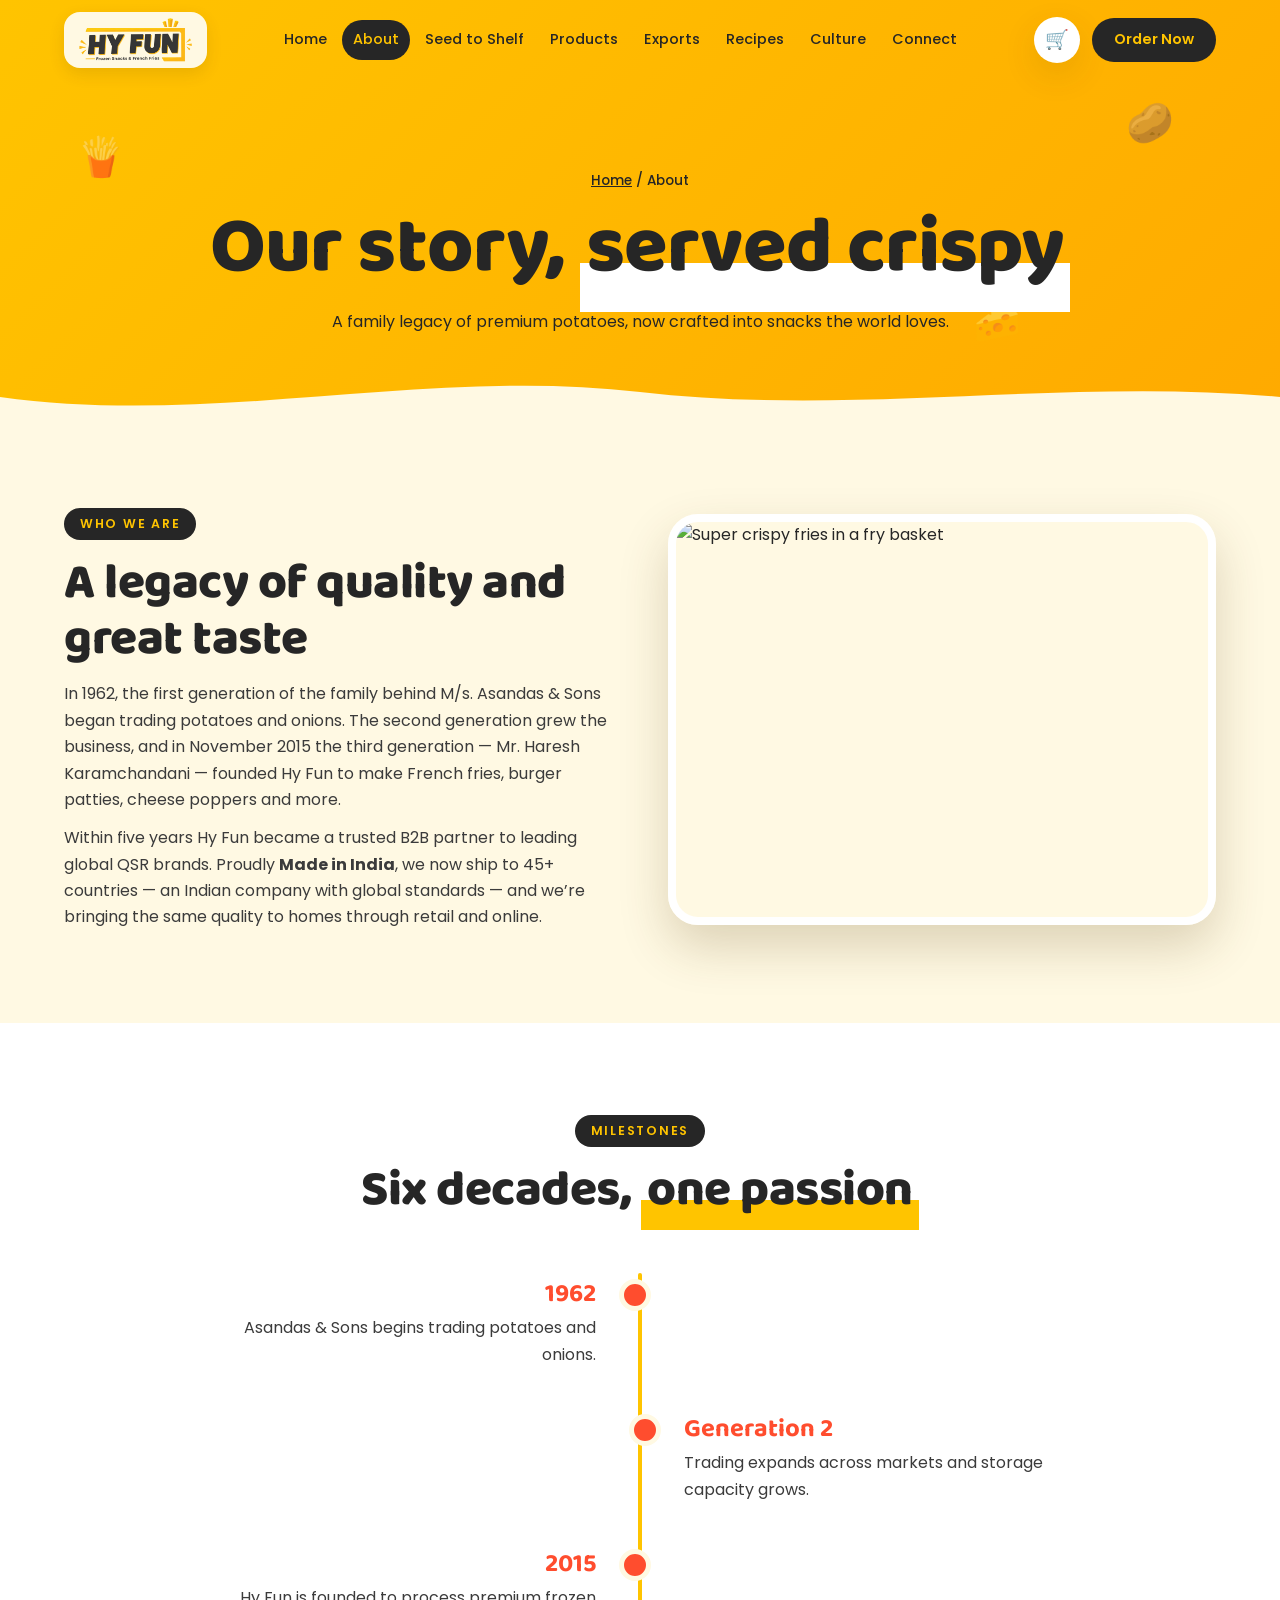
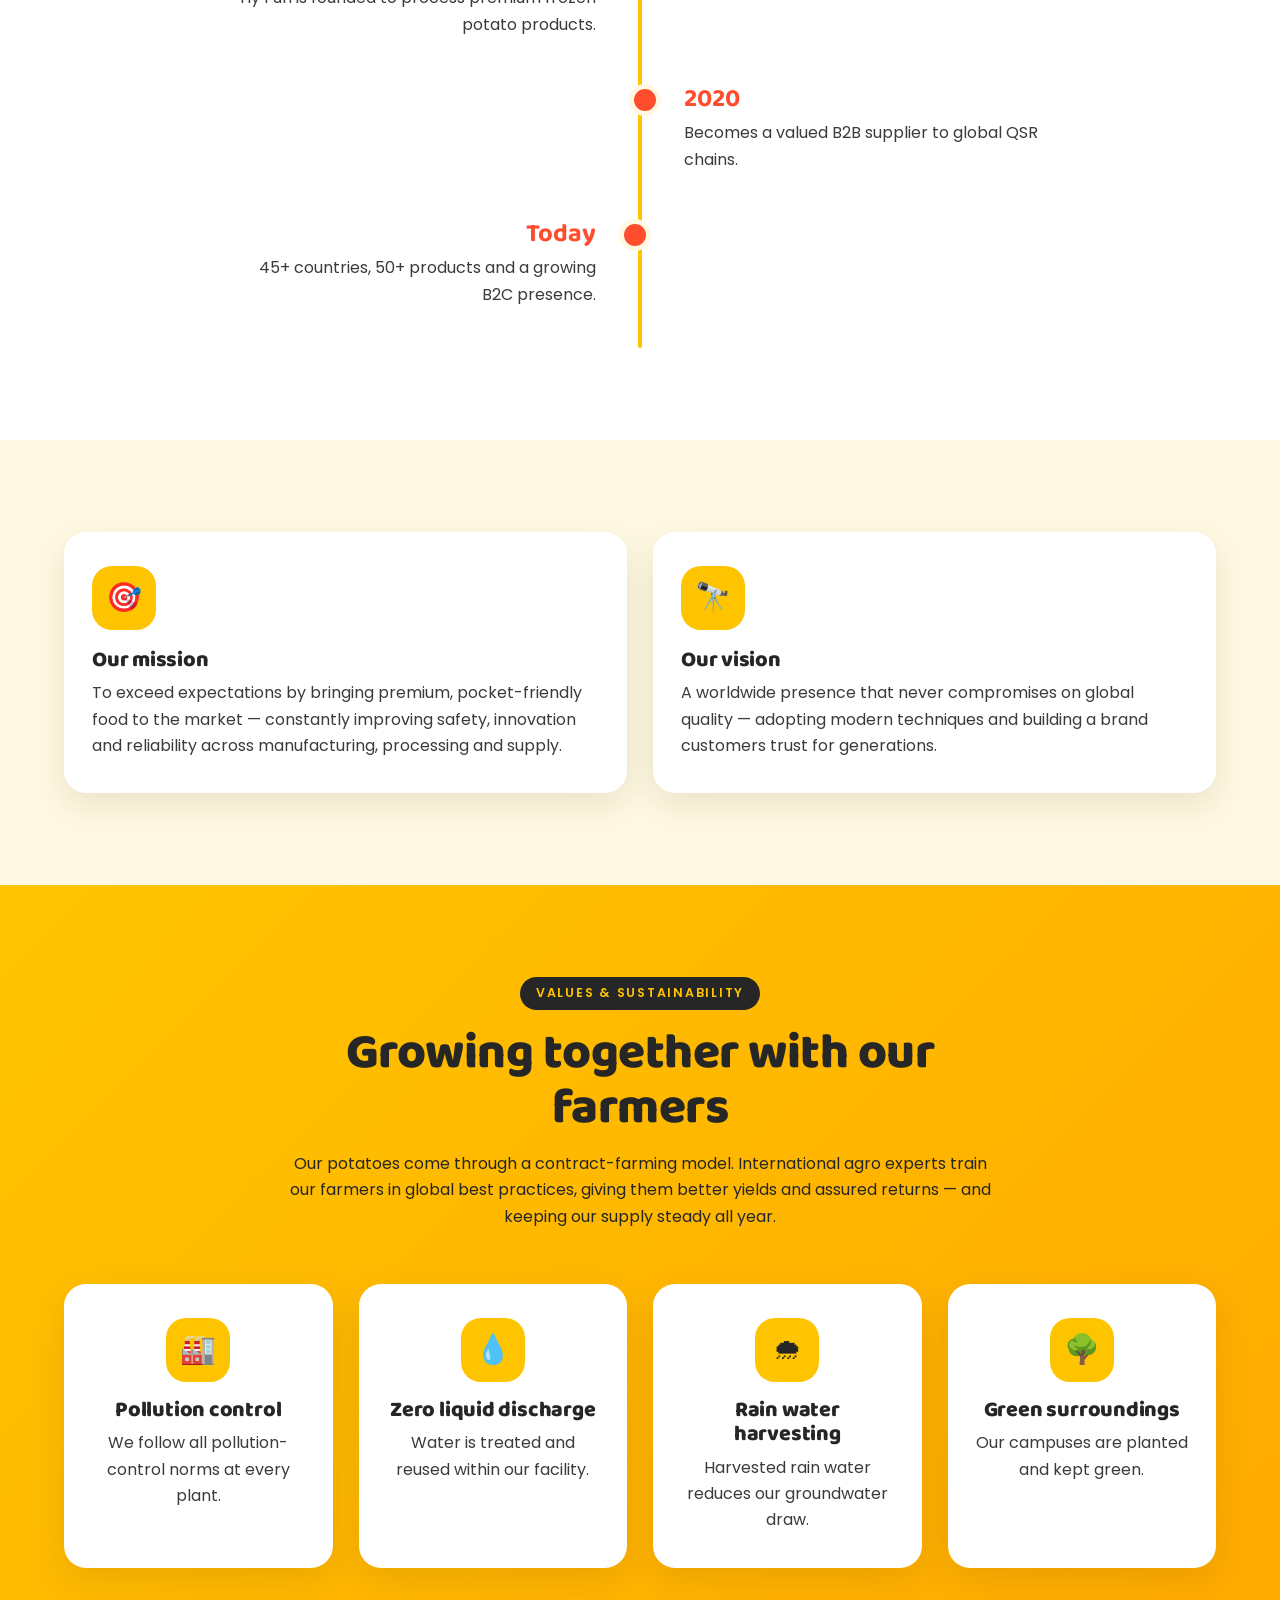
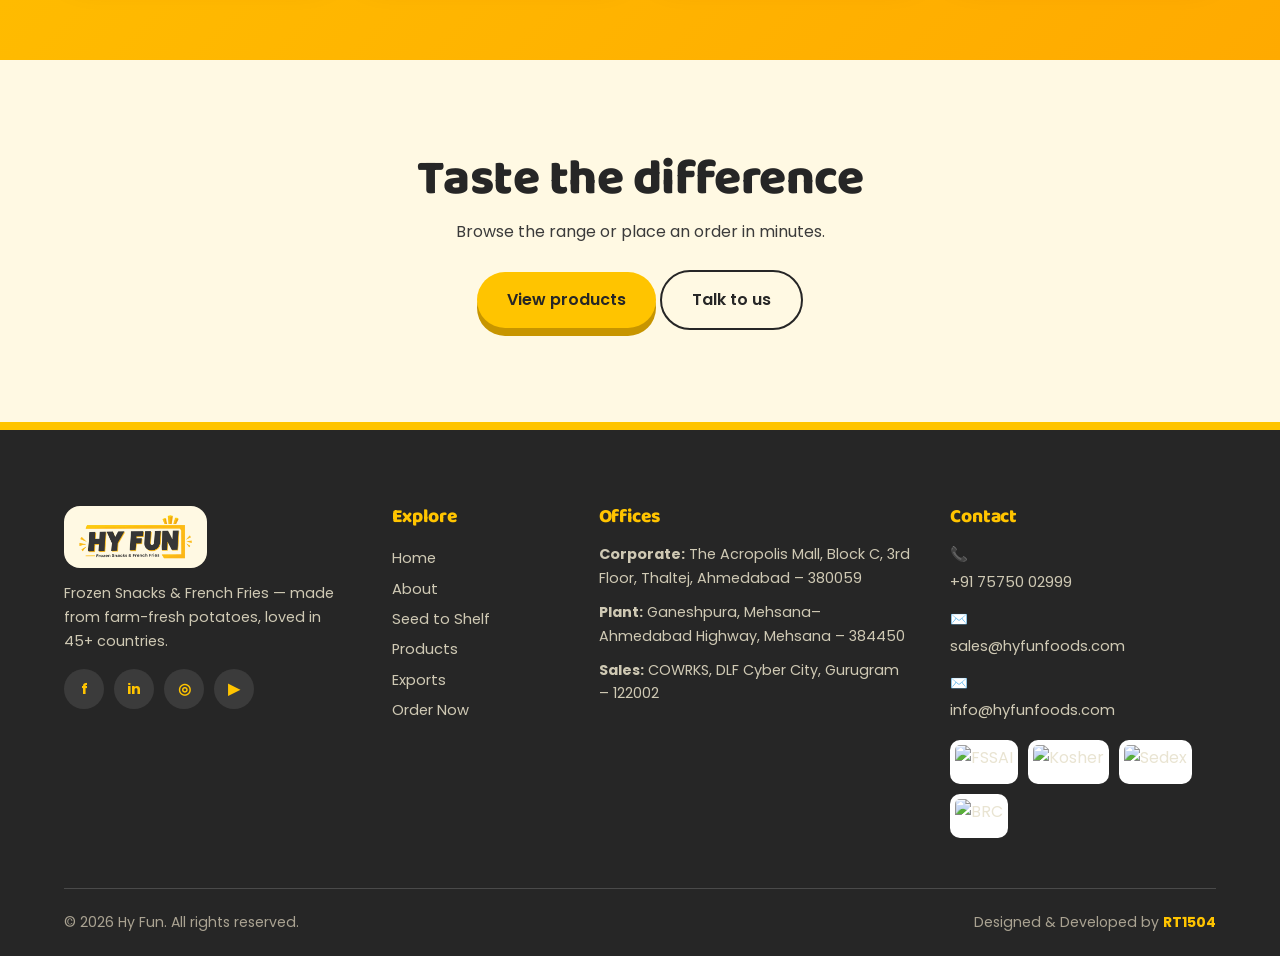
==== about.html @ 89502068 "V.2.2 commit" ====
<!DOCTYPE html>
<html lang="en">
<head>
<meta charset="UTF-8">
<meta name="viewport" content="width=device-width, initial-scale=1.0">
<title>About Us | Hy Fun – Frozen Snacks &amp; French Fries</title>
<meta name="description" content="The Hy Fun story: from a 1962 potato trading family to a global frozen food exporter.">
<meta name="theme-color" content="#FFC400">
<link rel="icon" type="image/png" href="assets/image/favicon.png">
<link rel="stylesheet" href="css/style.css">

</head>
<body class="loading">

<!-- Page loader (logo in centre) -->
<div id="loader" aria-label="Loading"><span class="ld-fry" style="left:8%;animation-delay:0s">🍟</span><span class="ld-fry" style="left:24%;animation-delay:0.7s">🥔</span><span class="ld-fry" style="left:41%;animation-delay:1.3s">🍟</span><span class="ld-fry" style="left:63%;animation-delay:0.3s">🥔</span><span class="ld-fry" style="left:80%;animation-delay:1s">🍟</span><span class="ld-fry" style="left:92%;animation-delay:1.7s">🥔</span><div class="ld-ring"></div><img class="ld-logo" src="assets/image/logo.png" alt="Hy Fun"><div class="ld-bar"><i></i></div><div class="ld-txt">Heating up the fryer…</div></div>
<div id="progress"></div>

<div id="site-header"></div>

<section class="page-hero"><span class="floaty" style="left:6%;top:30%;animation-delay:0s">🍟</span><span class="floaty" style="left:88%;top:22%;animation-delay:-2s">🥔</span><span class="floaty" style="left:76%;top:70%;animation-delay:-4s">🧀</span><div class="wrap"><div class="crumbs"><a href="index.html">Home</a> / About</div><h1>Our story, <span class="hl" style="background:linear-gradient(transparent 62%,#fff 62%)">served crispy</span></h1><p>A family legacy of premium potatoes, now crafted into snacks the world loves.</p></div><div class="wave"><svg viewBox="0 0 1440 50" preserveAspectRatio="none"><path fill="#FFF9E3" d="M0 30 C240 60 480 0 720 25 C960 50 1200 10 1440 30 L1440 50 L0 50Z"/></svg></div></section>
<section><div class="wrap"><div class="split"><div class="reveal l"><span class="eyebrow">Who we are</span><h2>A legacy of quality and great taste</h2><p style="margin-top:14px">In 1962, the first generation of the family behind M/s. Asandas &amp; Sons began trading potatoes and onions. The second generation grew the business, and in November 2015 the third generation — Mr. Haresh Karamchandani — founded Hy Fun to make French fries, burger patties, cheese poppers and more.</p><p style="margin-top:12px">Within five years Hy Fun became a trusted B2B partner to leading global QSR brands. Proudly <b>Made in India</b>, we now ship to 45+ countries — an Indian company with global standards — and we’re bringing the same quality to homes through retail and online.</p></div>
<img class="photo reveal r" src="assets/image/Super Crispy Fries.png" alt="Super crispy fries in a fry basket"></div></div></section>
<section class="bg-w"><div class="wrap"><div class="sec-head reveal"><span class="eyebrow">Milestones</span><h2>Six decades, <span class="hl">one passion</span></h2></div><div class="timeline">
<div class="tl reveal"><b>1962</b><p>Asandas &amp; Sons begins trading potatoes and onions.</p></div><div class="tl reveal"><b>Generation 2</b><p>Trading expands across markets and storage capacity grows.</p></div><div class="tl reveal"><b>2015</b><p>Hy Fun is founded to process premium frozen potato products.</p></div><div class="tl reveal"><b>2020</b><p>Becomes a valued B2B supplier to global QSR chains.</p></div><div class="tl reveal"><b>Today</b><p>45+ countries, 50+ products and a growing B2C presence.</p></div></div></div></section>
<section><div class="wrap"><div class="grid g2"><div class="card reveal l"><div class="ico">🎯</div><h3>Our mission</h3><p>To exceed expectations by bringing premium, pocket-friendly food to the market — constantly improving safety, innovation and reliability across manufacturing, processing and supply.</p></div><div class="card reveal r"><div class="ico">🔭</div><h3>Our vision</h3><p>A worldwide presence that never compromises on global quality — adopting modern techniques and building a brand customers trust for generations.</p></div></div></div></section>
<section class="bg-y"><div class="wrap"><div class="sec-head reveal"><span class="eyebrow">Values &amp; sustainability</span><h2>Growing together with our farmers</h2><p style="color:var(--ink)">Our potatoes come through a contract-farming model. International agro experts train our farmers in global best practices, giving them better yields and assured returns — and keeping our supply steady all year.</p></div>
<div class="grid g4"><div class="card reveal d1 center"><div class="ico" style="margin:0 auto 16px">🏭</div><h3>Pollution control</h3><p>We follow all pollution-control norms at every plant.</p></div><div class="card reveal d2 center"><div class="ico" style="margin:0 auto 16px">💧</div><h3>Zero liquid discharge</h3><p>Water is treated and reused within our facility.</p></div><div class="card reveal d3 center"><div class="ico" style="margin:0 auto 16px">🌧</div><h3>Rain water harvesting</h3><p>Harvested rain water reduces our groundwater draw.</p></div><div class="card reveal d4 center"><div class="ico" style="margin:0 auto 16px">🌳</div><h3>Green surroundings</h3><p>Our campuses are planted and kept green.</p></div></div></div></section>
<section><div class="wrap center reveal"><h2>Taste the difference</h2><p style="margin:12px 0 24px">Browse the range or place an order in minutes.</p><a class="btn btn-y" href="products.html">View products</a> <a class="btn btn-line" href="connect.html">Talk to us</a></div></section>


<div id="site-footer"></div>

<script src="js/data.js"></script>
<script src="js/logo.js"></script>
<script src="js/main.js"></script>

</body>
</html>
---- css/style.css ----
/* ============================================================
   HY FUN — design system  (yellow • charcoal • tomato • cream)
   ============================================================ */
@import url('https://fonts.googleapis.com/css2?family=Baloo+2:wght@500;600;700;800&family=Poppins:wght@400;500;600;700&display=swap');
:root{--y:#FFC400;--y2:#FFAA00;--ink:#262626;--ink2:#3b3b3b;--cream:#FFF9E3;--cream2:#FFF1B8;--red:#FF4D2E;--green:#1FA971;--blue:#2F7DF6;--mute:#6f6a5c;--line:#efe5bd;--card:#fff;--r:22px;--sh:0 12px 34px rgba(80,55,0,.12);--sh2:0 22px 50px rgba(80,55,0,.2)}
*{box-sizing:border-box;margin:0;padding:0}
html{scroll-behavior:smooth}
body{font-family:'Poppins',sans-serif;color:var(--ink);background:var(--cream);line-height:1.65;overflow-x:hidden}
body.loading{overflow:hidden}
img{max-width:100%;display:block}a{color:inherit;text-decoration:none}button{font:inherit;cursor:pointer;border:0;background:none;color:inherit}
h1,h2,h3,h4{font-family:'Baloo 2',sans-serif;line-height:1.12;font-weight:800;letter-spacing:-.01em}
h1{font-size:clamp(2.6rem,6.2vw,5rem)}h2{font-size:clamp(2rem,4vw,3.1rem)}h3{font-size:1.35rem}
p{color:var(--ink2)}
.wrap{max-width:1200px;margin:0 auto;padding:0 24px}
section{padding:92px 0;position:relative}
.sec-head{text-align:center;max-width:720px;margin:0 auto 54px}
.sec-head p{margin-top:14px;color:var(--mute)}
.eyebrow{display:inline-block;background:var(--ink);color:var(--y);font-weight:600;font-size:.78rem;letter-spacing:.14em;text-transform:uppercase;padding:6px 16px;border-radius:50px;margin-bottom:16px}
.hl{background:linear-gradient(transparent 62%,var(--y) 62%);padding:0 6px}
.bg-y{background:linear-gradient(135deg,var(--y),var(--y2))}.bg-ink{background:var(--ink);color:#fff}.bg-ink p{color:#d9d4c3}.bg-w{background:#fff}
.grid{display:grid;gap:26px}.g2{grid-template-columns:repeat(2,1fr)}.g3{grid-template-columns:repeat(3,1fr)}.g4{grid-template-columns:repeat(4,1fr)}
.center{text-align:center}.mt{margin-top:28px}

/* ---------- loader ---------- */
#loader{position:fixed;inset:0;z-index:9999;background:radial-gradient(circle at 50% 40%,#fff6c9,var(--y));display:flex;flex-direction:column;align-items:center;justify-content:center;gap:26px;transition:opacity .6s,transform .7s cubic-bezier(.7,0,.2,1)}
#loader.done{opacity:0;transform:scale(1.15);pointer-events:none}
#loader.quick{animation:fadeIn .25s}@keyframes fadeIn{from{opacity:0}}
.ld-logo{width:min(320px,70vw);animation:bob 1.6s ease-in-out infinite;filter:drop-shadow(0 14px 18px rgba(0,0,0,.18))}
.ld-ring{position:absolute;width:min(430px,86vw);aspect-ratio:1;border-radius:50%;border:3px dashed rgba(38,38,38,.35);animation:spin 9s linear infinite}
.ld-bar{width:min(260px,60vw);height:10px;border-radius:20px;background:rgba(38,38,38,.15);overflow:hidden}
.ld-bar i{display:block;height:100%;width:0;background:var(--ink);border-radius:20px;animation:load 1.1s ease-out forwards}
.ld-txt{font-family:'Baloo 2','Poppins',sans-serif;font-weight:700;letter-spacing:.2em;font-size:.8rem;text-transform:uppercase;color:var(--ink)}
.ld-fry{position:absolute;font-size:2rem;animation:fall 2.4s linear infinite}
@keyframes load{to{width:100%}}@keyframes spin{to{transform:rotate(360deg)}}@keyframes bob{50%{transform:translateY(-14px) rotate(-2deg)}}
@keyframes fall{from{transform:translateY(-120px) rotate(0);opacity:0}15%{opacity:1}to{transform:translateY(105vh) rotate(360deg);opacity:1}}
#progress{position:fixed;top:0;left:0;height:4px;background:var(--red);z-index:1100;width:0}

/* ---------- nav ---------- */
.nav{position:fixed;top:0;left:0;right:0;z-index:1000;padding:12px 0;transition:.3s}
.nav.scrolled{background:rgba(255,249,227,.94);backdrop-filter:blur(12px);box-shadow:0 6px 24px rgba(80,55,0,.12);padding:6px 0}
.nav-in{display:flex;align-items:center;justify-content:space-between;gap:20px}
.brand{background:var(--cream);border-radius:16px;padding:5px 14px;box-shadow:0 6px 16px rgba(80,55,0,.12);display:block}.brand img{height:46px;width:auto;transition:.3s}.nav.scrolled .brand img{height:38px}.nav.scrolled .brand{box-shadow:none;padding:3px 10px}
.links{display:flex;gap:4px;align-items:center}
.links a{font-weight:500;font-size:.9rem;white-space:nowrap;padding:8px 11px;border-radius:50px;transition:.25s}
.links a:hover{background:var(--cream2)}.links a.active{background:var(--ink);color:var(--y)}
.nav-actions{display:flex;align-items:center;gap:12px}
.cart-btn{position:relative;width:46px;height:46px;border-radius:50%;background:#fff;display:grid;place-items:center;box-shadow:var(--sh);font-size:1.2rem}
.cart-btn b{position:absolute;top:-4px;right:-4px;min-width:21px;height:21px;border-radius:20px;background:var(--red);color:#fff;font-size:.7rem;display:none;place-items:center;padding:0 5px}
.cart-btn b.on{display:grid}.pop{animation:pop .4s}@keyframes pop{50%{transform:scale(1.5)}}
.burger{display:none;width:46px;height:46px;border-radius:50%;background:var(--ink);flex-direction:column;gap:5px;align-items:center;justify-content:center}
.burger i{width:20px;height:2.5px;background:var(--y);border-radius:3px;transition:.3s}.burger.open i:nth-child(1){transform:translateY(7.5px) rotate(45deg)}.burger.open i:nth-child(2){opacity:0}.burger.open i:nth-child(3){transform:translateY(-7.5px) rotate(-45deg)}
.links .m-only{display:none}

/* ---------- buttons ---------- */
.btn{display:inline-flex;align-items:center;justify-content:center;gap:8px;font-weight:600;padding:15px 30px;border-radius:50px;transition:.3s;position:relative;overflow:hidden;white-space:nowrap}
.btn-sm{padding:10px 22px;font-size:.9rem}
.btn-y{background:var(--y);color:var(--ink);box-shadow:0 8px 0 #c79500}.btn-y:hover{transform:translateY(4px);box-shadow:0 4px 0 #c79500}
.btn-dark{background:var(--ink);color:var(--y)}.btn-dark:hover{background:#000;transform:translateY(-3px);box-shadow:0 10px 22px rgba(0,0,0,.25)}
.btn-red{background:var(--red);color:#fff}.btn-red:hover{transform:translateY(-3px);box-shadow:0 10px 22px rgba(255,77,46,.4)}
.btn-line{border:2px solid var(--ink)}.btn-line:hover{background:var(--ink);color:var(--y)}
.btn[disabled]{opacity:.5;pointer-events:none}.btn-block{width:100%}

/* ---------- hero ---------- */
.hero{min-height:100vh;padding:150px 0 90px;background:radial-gradient(circle at 80% 20%,#ffe36b,transparent 45%),linear-gradient(135deg,var(--cream),var(--cream2));overflow:hidden;display:flex;align-items:center}
.hero-grid{display:grid;grid-template-columns:1.05fr .95fr;gap:50px;align-items:center}
.hero h1 span{color:var(--red);display:inline-block}
.hero p.lead{font-size:1.15rem;margin:22px 0 32px;max-width:520px}
.hero-btns{display:flex;gap:16px;flex-wrap:wrap}
.hero-stats{display:flex;gap:34px;margin-top:44px;flex-wrap:wrap}.hero-stats b{font-family:'Baloo 2','Poppins',sans-serif;font-size:2.1rem;display:block;line-height:1}.hero-stats small{color:var(--mute)}
.hero-art{position:relative}
.hero-art .blob{position:absolute;inset:6% 4%;background:var(--y);border-radius:58% 42% 55% 45%/50% 55% 45% 50%;animation:morph 9s ease-in-out infinite}
.hero-art img.main{position:relative;border-radius:36px;box-shadow:var(--sh2);transform:rotate(3deg);animation:float 6s ease-in-out infinite;aspect-ratio:4/3;object-fit:cover;width:100%;border:8px solid #fff}
.mascot{position:absolute;width:30%;left:-9%;bottom:-8%;animation:bob 3.2s ease-in-out infinite;filter:drop-shadow(0 10px 14px rgba(0,0,0,.25))}
.chip{position:absolute;background:#fff;border-radius:16px;padding:10px 16px;font-weight:600;font-size:.85rem;box-shadow:var(--sh);animation:float 5s ease-in-out infinite}
.chip.c1{top:2%;right:-3%}.chip.c2{bottom:12%;right:-5%;animation-delay:-2s}
.floaty{position:absolute;font-size:2.4rem;opacity:.5;animation:float 7s ease-in-out infinite;pointer-events:none;user-select:none}
@keyframes float{50%{transform:translateY(-16px) rotate(2deg)}}@keyframes morph{50%{border-radius:42% 58% 45% 55%/55% 45% 55% 45%}}
.page-hero{padding:170px 0 80px;text-align:center;background:linear-gradient(135deg,var(--y),var(--y2));overflow:hidden}
.page-hero p{max-width:640px;margin:16px auto 0;color:var(--ink)}
.crumbs{font-size:.85rem;margin-bottom:12px;font-weight:500}.crumbs a{text-decoration:underline}
.wave{position:absolute;left:0;right:0;bottom:-1px;line-height:0}.wave svg{width:100%;height:50px}

/* ---------- cards ---------- */
.card{background:var(--card);border-radius:var(--r);padding:34px 28px;box-shadow:var(--sh);transition:.35s;position:relative;overflow:hidden}
.card:hover{box-shadow:var(--sh2);transform:translateY(-6px)}
.ico{width:64px;height:64px;border-radius:20px;background:var(--y);display:grid;place-items:center;font-size:1.8rem;margin-bottom:18px;transition:.4s}.card:hover .ico{transform:rotate(-10deg) scale(1.1)}
.card h3{margin-bottom:8px}
.split{display:grid;grid-template-columns:1fr 1fr;gap:56px;align-items:center}
.split img.photo{border-radius:30px;box-shadow:var(--sh2);width:100%;aspect-ratio:4/3;object-fit:cover;border:8px solid #fff}
.ticks{list-style:none;margin-top:18px}.ticks li{padding:7px 0 7px 36px;position:relative;font-weight:500}.ticks li:before{content:'✓';position:absolute;left:0;top:7px;width:24px;height:24px;border-radius:50%;background:var(--y);display:grid;place-items:center;font-size:.8rem;font-weight:700}
.stat{text-align:center;padding:10px}.stat b{font-family:'Baloo 2','Poppins',sans-serif;font-size:3rem;display:block;color:var(--y);line-height:1}.stat span{font-size:.9rem;opacity:.85}
.timeline{position:relative;max-width:820px;margin:0 auto}.timeline:before{content:'';position:absolute;left:50%;top:0;bottom:0;width:4px;background:var(--y);transform:translateX(-50%);border-radius:4px}
.tl{width:50%;padding:0 44px 40px 0;position:relative;text-align:right}.tl:nth-child(even){margin-left:50%;padding:0 0 40px 44px;text-align:left}
.tl:before{content:'';position:absolute;right:-11px;top:6px;width:22px;height:22px;border-radius:50%;background:var(--red);border:5px solid var(--cream)}.tl:nth-child(even):before{left:-11px;right:auto}
.tl b{font-family:'Baloo 2','Poppins',sans-serif;font-size:1.6rem;color:var(--red)}
.steps-flow{counter-reset:s}.steps-flow .card{padding-top:50px}.steps-flow .card:before{counter-increment:s;content:counter(s);position:absolute;top:-6px;left:22px;background:var(--ink);color:var(--y);font-family:'Baloo 2','Poppins',sans-serif;font-weight:800;width:44px;height:52px;display:grid;place-items:center;border-radius:0 0 14px 14px}

/* ---------- marquee ---------- */
.marquee{overflow:hidden;padding:12px 0;mask-image:linear-gradient(90deg,transparent,#000 8%,#000 92%,transparent)}
.mq-track{display:flex;gap:22px;width:max-content;animation:mq 38s linear infinite}.marquee:hover .mq-track{animation-play-state:paused}
.mq-track div{background:#fff;border-radius:18px;height:84px;width:150px;display:grid;place-items:center;padding:14px;box-shadow:var(--sh);flex:none}.mq-track img{max-height:56px;width:auto;object-fit:contain}
@keyframes mq{to{transform:translateX(-50%)}}
.ticker{background:var(--ink);color:var(--y);overflow:hidden;white-space:nowrap;padding:14px 0;font-family:'Baloo 2','Poppins',sans-serif;font-weight:700;font-size:1.15rem;transform:rotate(-1.2deg);margin:-14px -20px;position:relative;z-index:2}
.ticker div{display:inline-block;animation:mq 30s linear infinite;padding-left:0}.ticker span{margin:0 26px}

/* ---------- products ---------- */
.toolbar{display:flex;gap:14px;flex-wrap:wrap;background:#fff;padding:18px;border-radius:26px;box-shadow:var(--sh);margin-bottom:34px;align-items:center;position:sticky;top:76px;z-index:20}
.field{display:flex;flex-direction:column;gap:5px;flex:1;min-width:170px}.field label{font-size:.72rem;font-weight:600;text-transform:uppercase;letter-spacing:.08em;color:var(--mute);padding-left:6px}
select,input,textarea{font:inherit;color:var(--ink);padding:13px 18px;border-radius:14px;border:2px solid var(--line);background:var(--cream);outline:0;transition:.25s;width:100%}
select{appearance:none;cursor:pointer;background-image:url("data:image/svg+xml,%3Csvg xmlns='http://www.w3.org/2000/svg' width='14' height='9'%3E%3Cpath d='M1 1l6 6 6-6' stroke='%23262626' stroke-width='2' fill='none'/%3E%3C/svg%3E");background-repeat:no-repeat;background-position:right 16px center;padding-right:42px}
select:focus,input:focus,textarea:focus{border-color:var(--y2);background:#fff;box-shadow:0 0 0 4px rgba(255,196,0,.25)}
.count{font-weight:600;color:var(--mute);padding:0 8px;white-space:nowrap}
.pgrid{display:grid;grid-template-columns:repeat(auto-fill,minmax(250px,1fr));gap:26px}
.pcard{background:#fff;border-radius:24px;overflow:hidden;box-shadow:var(--sh);transition:.35s;display:flex;flex-direction:column;animation:rise .5s both}
.pcard:hover{transform:translateY(-8px);box-shadow:var(--sh2)}
@keyframes rise{from{opacity:0;transform:translateY(24px)}}
.pimg{position:relative;aspect-ratio:4/3;overflow:hidden;background:var(--cream2)}
.pimg img{width:100%;height:100%;object-fit:cover;transition:.6s;transform:scale(var(--z,1))}.pcard:hover .pimg img{transform:scale(calc(var(--z,1) * 1.12))}
.pimg .em{position:absolute;left:12px;bottom:-14px;width:54px;height:54px;border-radius:50%;background:#fff;display:grid;place-items:center;font-size:1.7rem;box-shadow:var(--sh);z-index:2}
.tag{position:absolute;top:12px;right:12px;background:var(--red);color:#fff;font-size:.7rem;font-weight:700;padding:4px 12px;border-radius:30px;z-index:2}
.pbody{padding:28px 20px 20px;display:flex;flex-direction:column;gap:8px;flex:1}
.pbody small{color:var(--mute);font-weight:600;font-size:.72rem;text-transform:uppercase;letter-spacing:.08em}.pbody h3{font-size:1.2rem}.pbody p{font-size:.88rem;color:var(--mute);flex:1}
.sizes{display:flex;gap:6px;flex-wrap:wrap;margin:6px 0}.sizes button{font-size:.78rem;font-weight:600;padding:5px 12px;border-radius:30px;border:2px solid var(--line);transition:.2s}.sizes button:hover{border-color:var(--y2)}.sizes button.on{background:var(--ink);color:var(--y);border-color:var(--ink)}
.prow{display:flex;align-items:center;justify-content:space-between;gap:10px}.price{font-family:'Baloo 2','Poppins',sans-serif;font-size:1.5rem;font-weight:800}
.pbtns{display:grid;grid-template-columns:1fr 1fr;gap:8px;margin-top:8px}.pbtns .btn{padding:10px 8px;font-size:.84rem}
.empty{text-align:center;padding:70px 20px;color:var(--mute);grid-column:1/-1}.empty b{font-size:3rem;display:block}

/* ---------- map ---------- */
.map{height:560px;border-radius:30px;box-shadow:var(--sh2);border:8px solid #fff;overflow:hidden;z-index:1}
.map.sm{height:340px}
.pin{width:16px;height:16px;border-radius:50%;border:3px solid #fff;box-shadow:0 0 0 0 currentColor;animation:pulse 2s infinite}
@keyframes pulse{0%{box-shadow:0 0 0 0 rgba(255,77,46,.6)}100%{box-shadow:0 0 0 18px rgba(255,77,46,0)}}
.leaflet-popup-content{font-family:'Poppins';margin:12px 16px}.leaflet-popup-content b{font-family:'Baloo 2','Poppins',sans-serif;font-size:1.1rem}
.region-chips{display:flex;flex-wrap:wrap;gap:8px;justify-content:center;margin-bottom:26px}.region-chips button{background:#fff;padding:8px 18px;border-radius:30px;font-weight:600;font-size:.85rem;box-shadow:var(--sh);transition:.2s;display:flex;gap:8px;align-items:center}.region-chips button i{width:10px;height:10px;border-radius:50%}.region-chips button.on,.region-chips button:hover{background:var(--ink);color:var(--y)}
.country-list{display:flex;flex-wrap:wrap;gap:8px;margin-top:26px}.country-list span{background:#fff;border-radius:30px;padding:6px 16px;font-size:.85rem;font-weight:500;cursor:pointer;box-shadow:0 4px 10px rgba(80,55,0,.08);transition:.2s}.country-list span:hover{background:var(--y)}
.hub-ico{font-size:1.8rem;filter:drop-shadow(0 3px 3px rgba(0,0,0,.3))}
.rider{font-size:2.2rem;filter:drop-shadow(0 4px 4px rgba(0,0,0,.35));transition:transform .3s}.rider span{display:block;animation:ride .35s infinite alternate}@keyframes ride{to{transform:translateY(-3px) rotate(-3deg)}}

/* ---------- recipes ---------- */
.vgrid{display:grid;grid-template-columns:repeat(auto-fill,minmax(290px,1fr));gap:26px}
.vcard{background:#fff;border-radius:24px;overflow:hidden;box-shadow:var(--sh);transition:.35s;display:flex;flex-direction:column;animation:rise .5s both}.vcard:hover{transform:translateY(-8px);box-shadow:var(--sh2)}
.thumb{position:relative;aspect-ratio:16/9;overflow:hidden;cursor:pointer;background:#000}.thumb img{width:100%;height:100%;object-fit:cover;transition:.5s}.vcard:hover .thumb img{transform:scale(1.08);opacity:.85}
.play{position:absolute;inset:0;margin:auto;width:66px;height:66px;border-radius:50%;background:var(--y);display:grid;place-items:center;font-size:1.5rem;padding-left:5px;box-shadow:0 0 0 0 rgba(255,196,0,.7);animation:pulse2 2s infinite;transition:.3s}.vcard:hover .play{transform:scale(1.15)}
@keyframes pulse2{to{box-shadow:0 0 0 22px rgba(255,196,0,0)}}
.meta{position:absolute;left:10px;bottom:10px;display:flex;gap:6px}.meta span{background:rgba(0,0,0,.72);color:#fff;font-size:.72rem;padding:3px 10px;border-radius:20px}
.vbody{padding:18px 20px 22px;display:flex;flex-direction:column;gap:10px;flex:1}.vbody small{color:var(--red);font-weight:700;text-transform:uppercase;font-size:.7rem;letter-spacing:.1em}.vbody h3{font-size:1.15rem;flex:1}
.vbtns{display:grid;grid-template-columns:1fr 1fr;gap:8px}.vbtns .btn{padding:10px 8px;font-size:.84rem}
.modal{position:fixed;inset:0;z-index:2000;background:rgba(20,15,0,.82);backdrop-filter:blur(6px);display:none;align-items:center;justify-content:center;padding:20px}.modal.open{display:flex;animation:fadeIn .3s}
.mbox{background:#fff;border-radius:26px;width:min(1000px,100%);max-height:92vh;overflow:auto;position:relative;animation:zoom .4s}@keyframes zoom{from{transform:scale(.88);opacity:0}}
.mclose{position:absolute;top:12px;right:12px;z-index:3;width:42px;height:42px;border-radius:50%;background:var(--ink);color:var(--y);font-size:1.2rem}
.mvid{aspect-ratio:16/9;background:#000}.mvid iframe{width:100%;height:100%;border:0}
.mtext{display:grid;grid-template-columns:1fr 1.4fr;gap:30px;padding:28px}.mtext h4{margin-bottom:10px;color:var(--red);font-size:1.15rem}.mtext li{margin:0 0 8px 20px;font-size:.92rem}.mtext li::marker{color:var(--y2);font-weight:700}
.mhead{padding:24px 28px 0;display:flex;justify-content:space-between;gap:16px;flex-wrap:wrap;align-items:flex-end}

/* ---------- forms ---------- */
.form{display:grid;gap:16px}.form .row{display:grid;grid-template-columns:1fr 1fr;gap:16px}
.form-card{background:#fff;border-radius:28px;padding:36px;box-shadow:var(--sh)}
.note{padding:14px 18px;border-radius:14px;background:#e6f8ef;color:#126e49;font-weight:500;display:none}.note.show{display:block;animation:rise .4s}
.drop{border:3px dashed var(--y2);border-radius:20px;padding:30px;text-align:center;cursor:pointer;transition:.3s;background:var(--cream)}.drop:hover,.drop.over{background:var(--cream2);transform:scale(1.01)}
.acc{background:#fff;border-radius:18px;margin-bottom:12px;box-shadow:var(--sh);overflow:hidden}.acc-q{width:100%;text-align:left;padding:18px 24px;font-weight:600;display:flex;justify-content:space-between}.acc-q:after{content:'+';font-size:1.4rem;transition:.3s}.acc.open .acc-q:after{transform:rotate(45deg)}.acc-a{max-height:0;overflow:hidden;transition:.4s;padding:0 24px}.acc.open .acc-a{max-height:240px;padding-bottom:20px}

/* ---------- order flow ---------- */
.oflow{padding:130px 0 80px;min-height:100vh}
.stepper{display:flex;justify-content:space-between;max-width:900px;margin:0 auto 38px;position:relative;counter-reset:st}
.stepper:before{content:'';position:absolute;top:21px;left:6%;right:6%;height:4px;background:var(--line);border-radius:4px}
.stepper .sp{position:relative;display:flex;flex-direction:column;align-items:center;gap:6px;font-size:.78rem;font-weight:600;color:var(--mute);z-index:1;flex:1;text-align:center}
.stepper .sp i{width:44px;height:44px;border-radius:50%;background:#fff;border:3px solid var(--line);display:grid;place-items:center;font-style:normal;transition:.4s;font-size:1.1rem}
.stepper .sp.on{color:var(--ink)}.stepper .sp.on i{background:var(--y);border-color:var(--ink);transform:scale(1.15)}.stepper .sp.ok i{background:var(--green);border-color:var(--green);color:#fff}
.view{display:none}.view.show{display:block;animation:rise .5s}
.start{text-align:center;max-width:680px;margin:30px auto;background:#fff;padding:54px 34px;border-radius:34px;box-shadow:var(--sh2)}
.start .big{font-size:4.4rem;animation:bob 2.5s infinite}
.auth{max-width:470px;margin:0 auto;background:#fff;padding:36px;border-radius:30px;box-shadow:var(--sh2)}
.tabs{display:grid;grid-template-columns:1fr 1fr;background:var(--cream);border-radius:50px;padding:5px;margin-bottom:24px}.tabs button{padding:11px;border-radius:50px;font-weight:600;transition:.3s}.tabs button.on{background:var(--ink);color:var(--y)}
.err{color:var(--red);font-size:.85rem;font-weight:500;min-height:1.2em}
.menu-top{display:flex;justify-content:space-between;align-items:center;margin-bottom:20px;flex-wrap:wrap;gap:12px}
.fab{position:fixed;right:22px;bottom:90px;z-index:900;background:var(--ink);color:var(--y);border-radius:50px;padding:14px 24px;font-weight:600;box-shadow:var(--sh2);display:none;align-items:center;gap:10px;animation:rise .4s}.fab.on{display:flex}
.cols{display:grid;grid-template-columns:1.6fr 1fr;gap:30px;align-items:start}
.box{background:#fff;border-radius:26px;padding:28px;box-shadow:var(--sh)}.box h3{margin-bottom:16px}
.crow{display:grid;grid-template-columns:70px 1fr auto;gap:14px;align-items:center;padding:14px 0;border-bottom:1px dashed var(--line)}.crow:last-child{border:0}
.crow img{width:70px;height:70px;border-radius:16px;object-fit:cover}.crow small{color:var(--mute)}
.qty{display:inline-flex;align-items:center;background:var(--cream);border-radius:30px;margin-top:6px}.qty button{width:34px;height:34px;font-weight:700;font-size:1.1rem}.qty span{min-width:26px;text-align:center;font-weight:600}
.rm{color:var(--red);font-size:.8rem;font-weight:600;display:block;margin-top:6px;margin-left:auto}
.sum{display:flex;justify-content:space-between;padding:7px 0}.sum.total{border-top:2px solid var(--ink);margin-top:8px;padding-top:14px;font-family:'Baloo 2','Poppins',sans-serif;font-size:1.45rem;font-weight:800}.sum.disc{color:var(--green);font-weight:600}
.coupon{display:flex;gap:8px;margin:14px 0 6px}.coupon input{text-transform:uppercase}
.cp-list{display:flex;flex-wrap:wrap;gap:6px;margin-top:8px}.cp-list button{font-size:.72rem;font-weight:600;border:2px dashed var(--y2);padding:3px 10px;border-radius:8px;background:var(--cream)}.cp-list button:hover{background:var(--y)}
.pay-opts{display:grid;grid-template-columns:repeat(3,1fr);gap:12px;margin-bottom:22px}.pay-opts label{border:3px solid var(--line);border-radius:20px;padding:18px 8px;text-align:center;cursor:pointer;font-weight:600;transition:.25s;display:block}.pay-opts label b{font-size:1.8rem;display:block}.pay-opts input{display:none}.pay-opts label:has(input:checked){border-color:var(--ink);background:var(--y);transform:translateY(-3px)}
.qrbox{text-align:center;padding:18px;background:var(--cream);border-radius:22px}.qrbox #qr{display:inline-block;padding:14px;background:#fff;border-radius:18px;box-shadow:var(--sh);margin:12px 0}.qrbox #qr img{margin:auto}
.timer{font-family:'Baloo 2','Poppins',sans-serif;font-weight:800;color:var(--red)}
.success{text-align:center;max-width:620px;margin:0 auto 34px;background:#fff;border-radius:30px;padding:36px;box-shadow:var(--sh2)}.success .check{width:84px;height:84px;border-radius:50%;background:var(--green);color:#fff;font-size:2.6rem;display:grid;place-items:center;margin:0 auto 14px;animation:pop .6s}
.onum{display:inline-block;background:var(--ink);color:var(--y);font-family:'Baloo 2','Poppins',sans-serif;font-weight:700;font-size:1.3rem;padding:6px 22px;border-radius:50px;margin:10px 0}
.bill{background:#fff;max-width:760px;margin:0 auto;border-radius:20px;padding:40px;box-shadow:var(--sh2);border-top:10px solid var(--y)}
.bill-h{display:flex;justify-content:space-between;align-items:flex-start;gap:20px;margin-bottom:24px;border-bottom:2px solid var(--ink);padding-bottom:18px}.bill-h img{height:60px}.bill-h div:first-child h2{font-size:2rem}
.bill table{width:100%;border-collapse:collapse;margin:18px 0;font-size:.92rem}.bill th{background:var(--ink);color:var(--y);text-align:left;padding:10px 12px}.bill td{padding:10px 12px;border-bottom:1px solid var(--line)}.bill .r{text-align:right}
.bill-info{display:grid;grid-template-columns:1fr 1fr;gap:18px;font-size:.92rem}.bill-info b{display:block;font-family:'Baloo 2','Poppins',sans-serif;color:var(--red)}
.sign{margin-top:44px;display:flex;justify-content:space-between;align-items:flex-end;gap:20px}.sign .sg{font-family:'Brush Script MT','Segoe Script',cursive;font-size:1.9rem;border-bottom:2px solid var(--ink);padding:0 30px}
.actions{display:flex;gap:12px;justify-content:center;flex-wrap:wrap;margin-top:28px}
.track-grid{display:grid;grid-template-columns:1fr 1.5fr;gap:26px;align-items:start}
.tsteps{list-style:none;position:relative;padding-left:14px}.tsteps li{position:relative;padding:0 0 26px 46px;color:var(--mute);transition:.4s}.tsteps li:before{content:'';position:absolute;left:14px;top:30px;bottom:-4px;width:3px;background:var(--line)}.tsteps li:last-child:before{display:none}
.tsteps li i{position:absolute;left:0;top:0;width:32px;height:32px;border-radius:50%;background:#fff;border:3px solid var(--line);display:grid;place-items:center;font-style:normal;font-size:.9rem}
.tsteps li.ok{color:var(--ink)}.tsteps li.ok i{background:var(--green);border-color:var(--green);color:#fff}.tsteps li.ok:before{background:var(--green)}.tsteps li.cur i{background:var(--y);border-color:var(--ink);animation:pulse2 1.6s infinite}.tsteps li.cur{color:var(--ink);font-weight:600}.tsteps small{display:block;font-weight:400;color:var(--mute)}
.eta{background:var(--ink);color:#fff;border-radius:20px;padding:18px 22px;display:flex;justify-content:space-between;align-items:center;margin-bottom:18px}.eta b{font-family:'Baloo 2','Poppins',sans-serif;color:var(--y);font-size:1.8rem;line-height:1}
.pbar{height:10px;background:var(--line);border-radius:10px;overflow:hidden;margin:6px 0 18px}.pbar i{display:block;height:100%;width:0;background:linear-gradient(90deg,var(--y),var(--red));transition:width .6s;border-radius:10px}
.myorders{display:flex;flex-direction:column;gap:10px}.mo{display:flex;justify-content:space-between;gap:12px;align-items:center;background:var(--cream);padding:12px 16px;border-radius:14px;font-size:.88rem;flex-wrap:wrap}
.confetti{position:fixed;top:-20px;font-size:1.6rem;z-index:3000;pointer-events:none;animation:fall 3s linear forwards}

/* ---------- footer ---------- */
.footer{background:var(--ink);color:#e9e4d2;padding:76px 0 0;border-top:8px solid var(--y)}
.f-grid{display:grid;grid-template-columns:1.2fr .7fr 1.3fr 1.1fr;gap:38px}
.f-logo{height:62px;width:auto;margin-bottom:14px;background:var(--cream);padding:8px 14px;border-radius:16px}
.footer h4{color:var(--y);margin-bottom:16px;font-size:1.2rem}.footer p{color:#cfc9b4;font-size:.9rem;margin-bottom:10px}.footer a{display:block;color:#cfc9b4;padding:3px 0;transition:.2s;font-size:.92rem}.footer a:hover{color:var(--y);transform:translateX(4px)}
.socials{display:flex;gap:10px;margin-top:16px}.socials a{width:40px;height:40px;border-radius:50%;background:#3b3b3b;display:grid;place-items:center;color:var(--y);font-weight:700;padding:0}.socials a:hover{background:var(--y);color:var(--ink);transform:translateY(-4px)}
.certs{display:flex;gap:10px;margin-top:14px;flex-wrap:wrap}.certs img{height:44px;width:auto;background:#fff;border-radius:10px;padding:5px;object-fit:contain}
.f-bottom{display:flex;justify-content:space-between;flex-wrap:wrap;gap:10px;margin-top:50px;padding:22px 0;border-top:1px solid #4a4a4a;font-size:.88rem;color:#aaa392}.f-bottom b{color:var(--y)}
.to-top{position:fixed;right:22px;bottom:22px;width:50px;height:50px;border-radius:50%;background:var(--y);font-size:1.3rem;font-weight:700;box-shadow:var(--sh2);opacity:0;transform:translateY(20px);pointer-events:none;transition:.3s;z-index:900}.to-top.show{opacity:1;transform:none;pointer-events:auto}
#toasts{position:fixed;top:92px;right:20px;z-index:3500;display:flex;flex-direction:column;gap:10px}.toast{background:var(--ink);color:#fff;padding:13px 20px;border-radius:14px;box-shadow:var(--sh2);display:flex;gap:10px;animation:slideIn .4s;font-size:.9rem}.toast.out{opacity:0;transform:translateX(30px);transition:.4s}@keyframes slideIn{from{transform:translateX(60px);opacity:0}}
.reveal{opacity:0;transform:translateY(34px);transition:opacity .8s,transform .8s}.reveal.in{opacity:1;transform:none}.reveal.l{transform:translateX(-50px)}.reveal.r{transform:translateX(50px)}.reveal.l.in,.reveal.r.in{transform:none}
.d1{transition-delay:.1s}.d2{transition-delay:.2s}.d3{transition-delay:.3s}.d4{transition-delay:.4s}

/* ---------- responsive ---------- */
@media(max-width:1020px){.g4{grid-template-columns:repeat(2,1fr)}.g3{grid-template-columns:repeat(2,1fr)}.f-grid{grid-template-columns:1fr 1fr}.cols,.track-grid{grid-template-columns:1fr}.mtext{grid-template-columns:1fr}
.burger{display:flex}.d-only{display:none}.links .m-only{display:inline-flex;margin-top:10px}
.links{position:fixed;top:0;right:-100%;width:min(340px,86vw);height:100vh;background:var(--cream);flex-direction:column;align-items:stretch;padding:100px 24px 24px;box-shadow:-20px 0 50px rgba(0,0,0,.2);transition:.4s;gap:6px}.links.open{right:0}.links a{font-size:1.05rem;padding:12px 18px}.burger{z-index:1200;position:relative}}
@media(max-width:780px){section{padding:64px 0}.hero{padding:130px 0 60px}.hero-grid,.split,.g2,.g3,.form .row,.bill-info{grid-template-columns:1fr}.hero-art{max-width:480px;margin:10px auto 0}.pay-opts{grid-template-columns:1fr}.mascot{left:-3%}.chip.c1{right:0}.chip.c2{right:0}
.timeline:before{left:12px}.tl,.tl:nth-child(even){width:100%;margin-left:0;padding:0 0 32px 44px;text-align:left}.tl:before,.tl:nth-child(even):before{left:1px;right:auto}
.toolbar{position:static}.g4{grid-template-columns:1fr}.stepper .sp span{display:none}.bill{padding:22px}.crow{grid-template-columns:56px 1fr}.crow>div:last-child{grid-column:1/-1;display:flex;justify-content:space-between;align-items:center}.crow img{width:56px;height:56px}.f-grid{grid-template-columns:1fr}.map{height:400px}}
@media print{body *{visibility:hidden}.bill,.bill *{visibility:visible}.bill{position:absolute;left:0;top:0;width:100%;box-shadow:none}}
@media(prefers-reduced-motion:reduce){*{animation-duration:.01ms!important;transition-duration:.01ms!important}}
.flow{animation:dash 1s linear infinite}@keyframes dash{to{stroke-dashoffset:-36}}
.leaflet-container{font-family:'Poppins',sans-serif}

.page-hero{position:relative}.page-hero .wrap{position:relative;z-index:1}
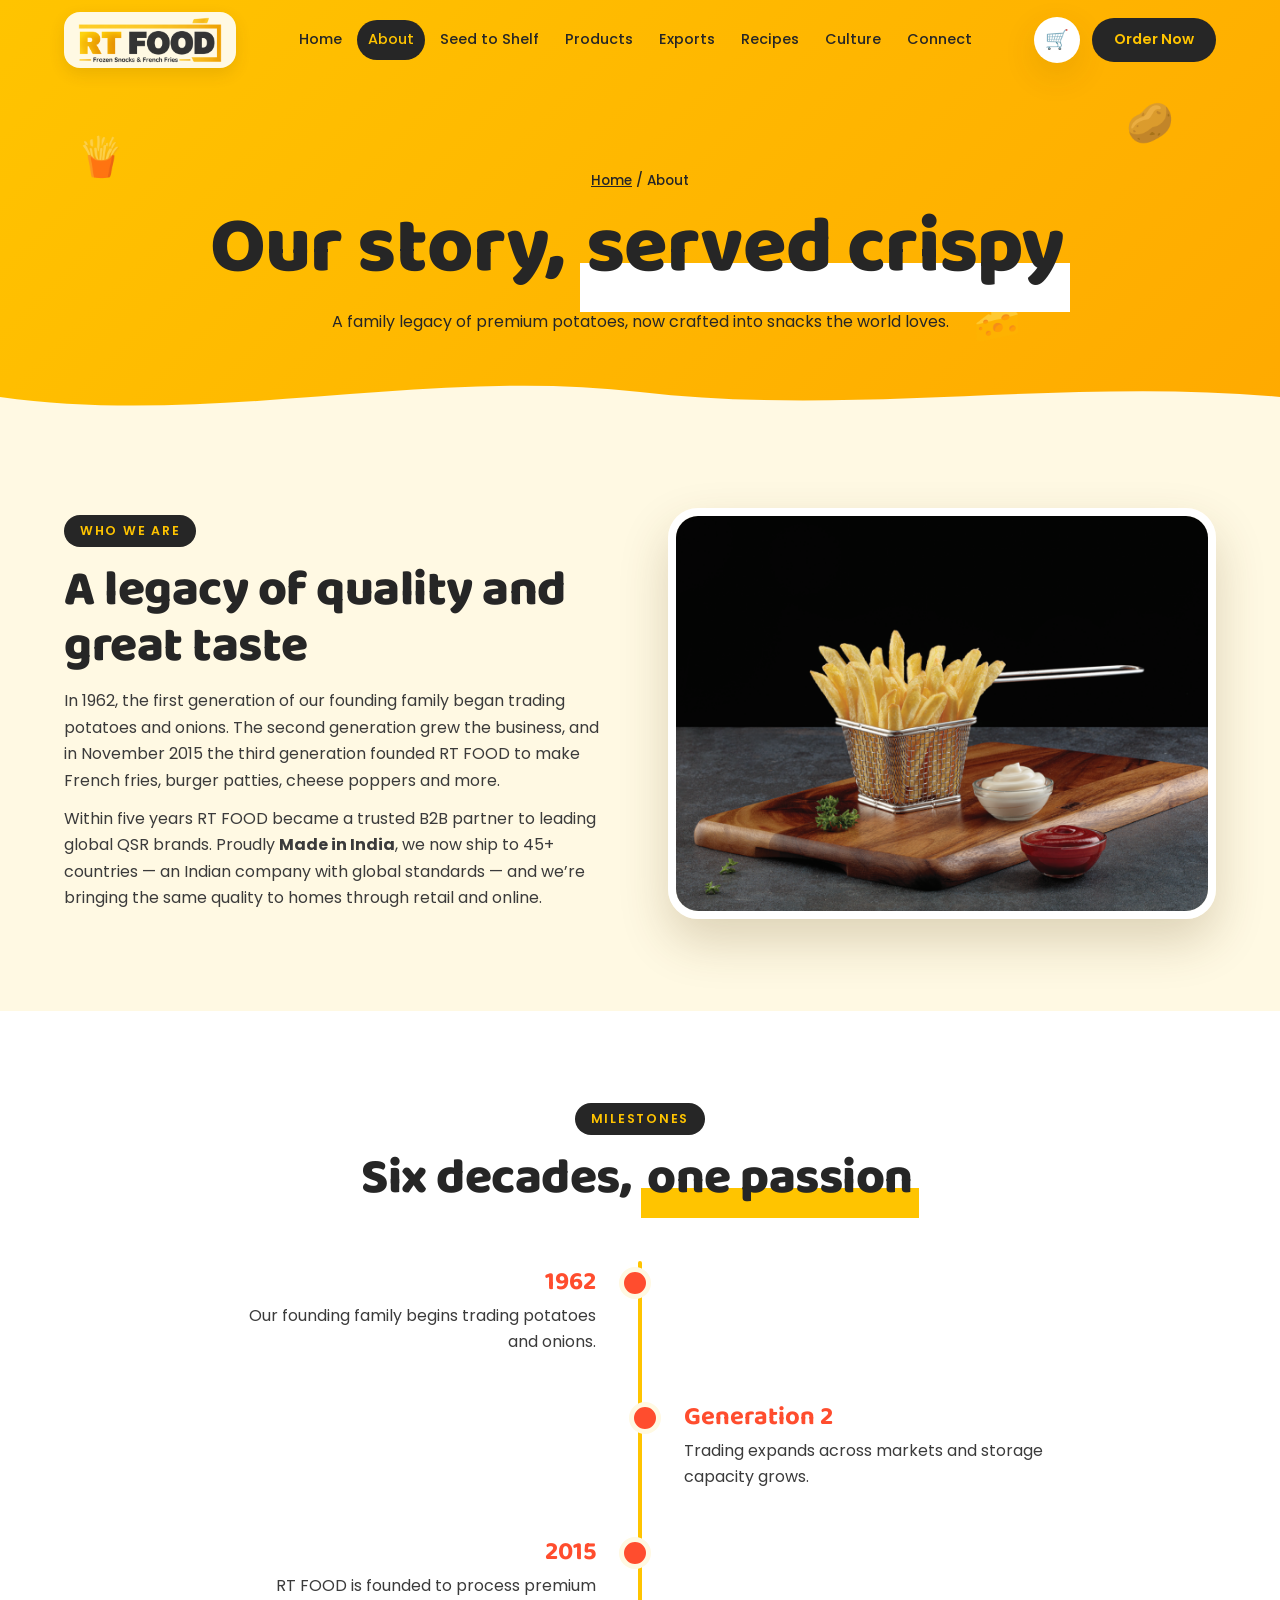
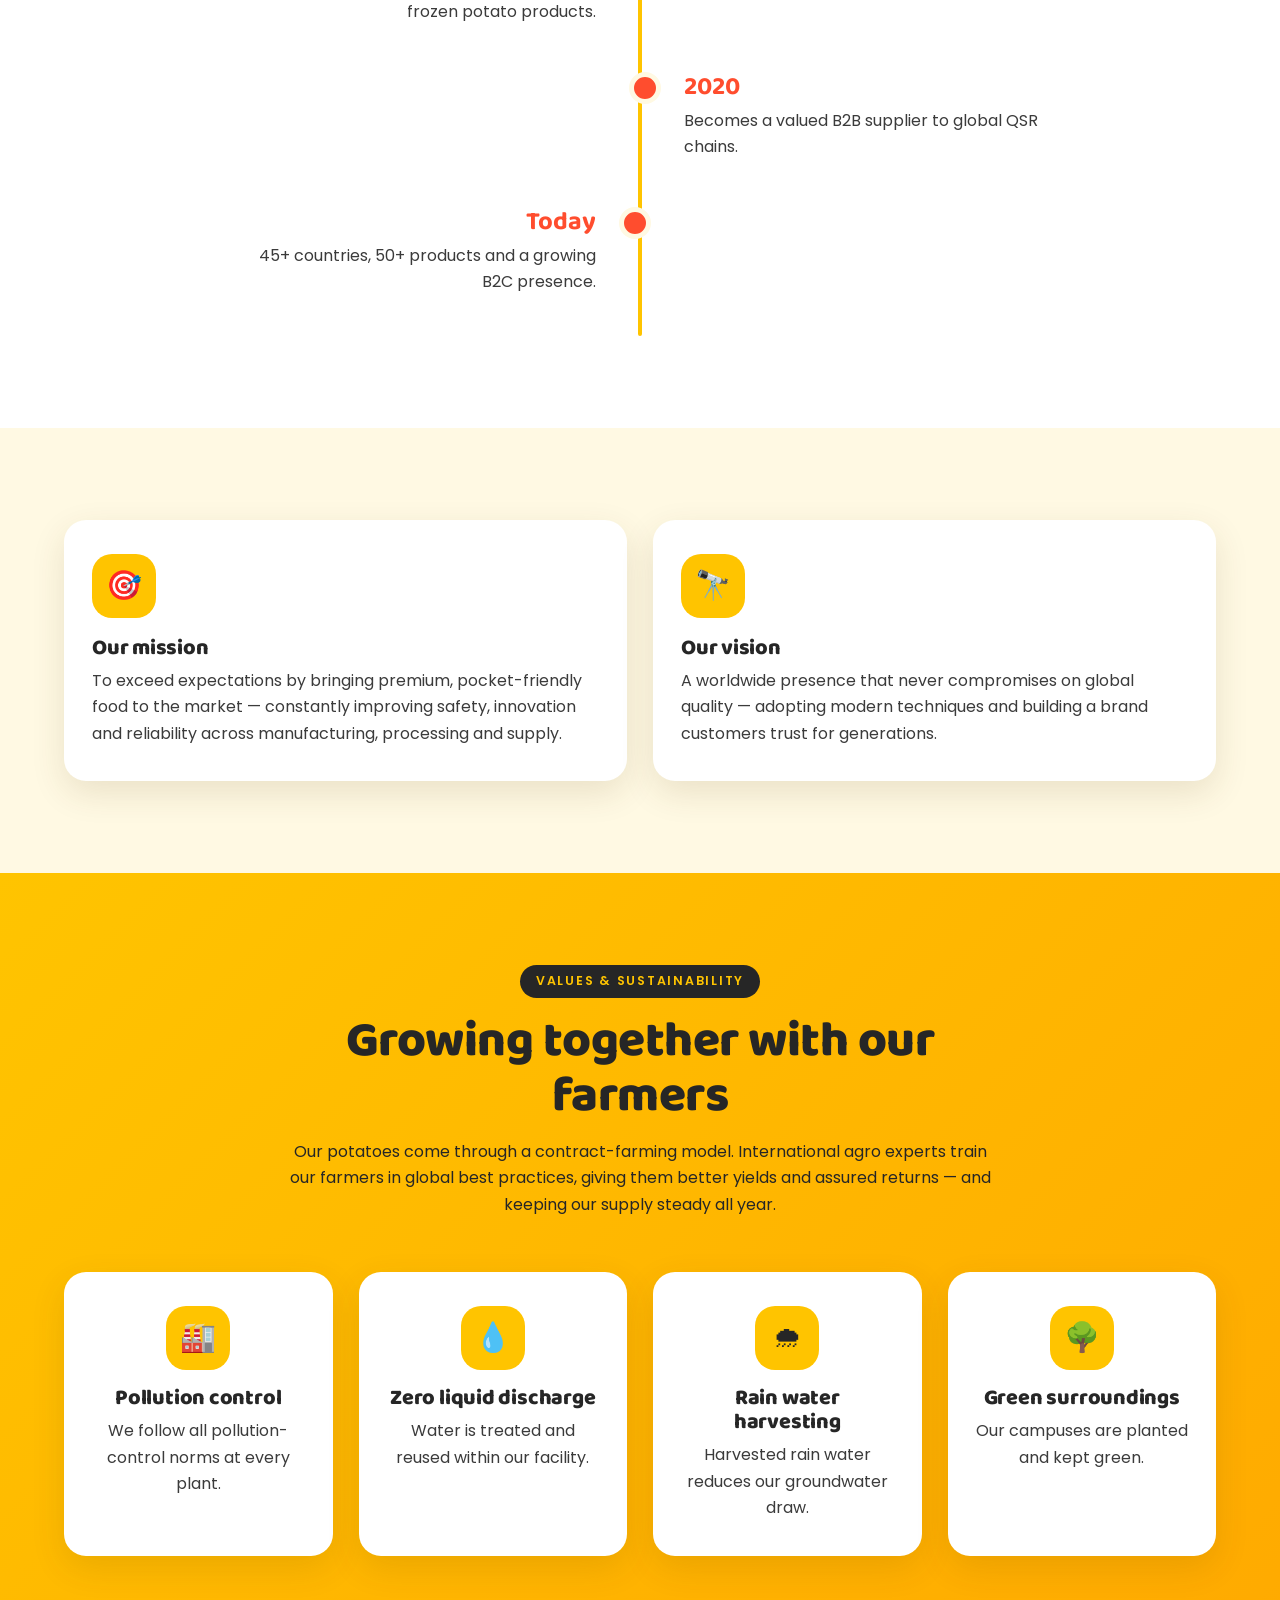
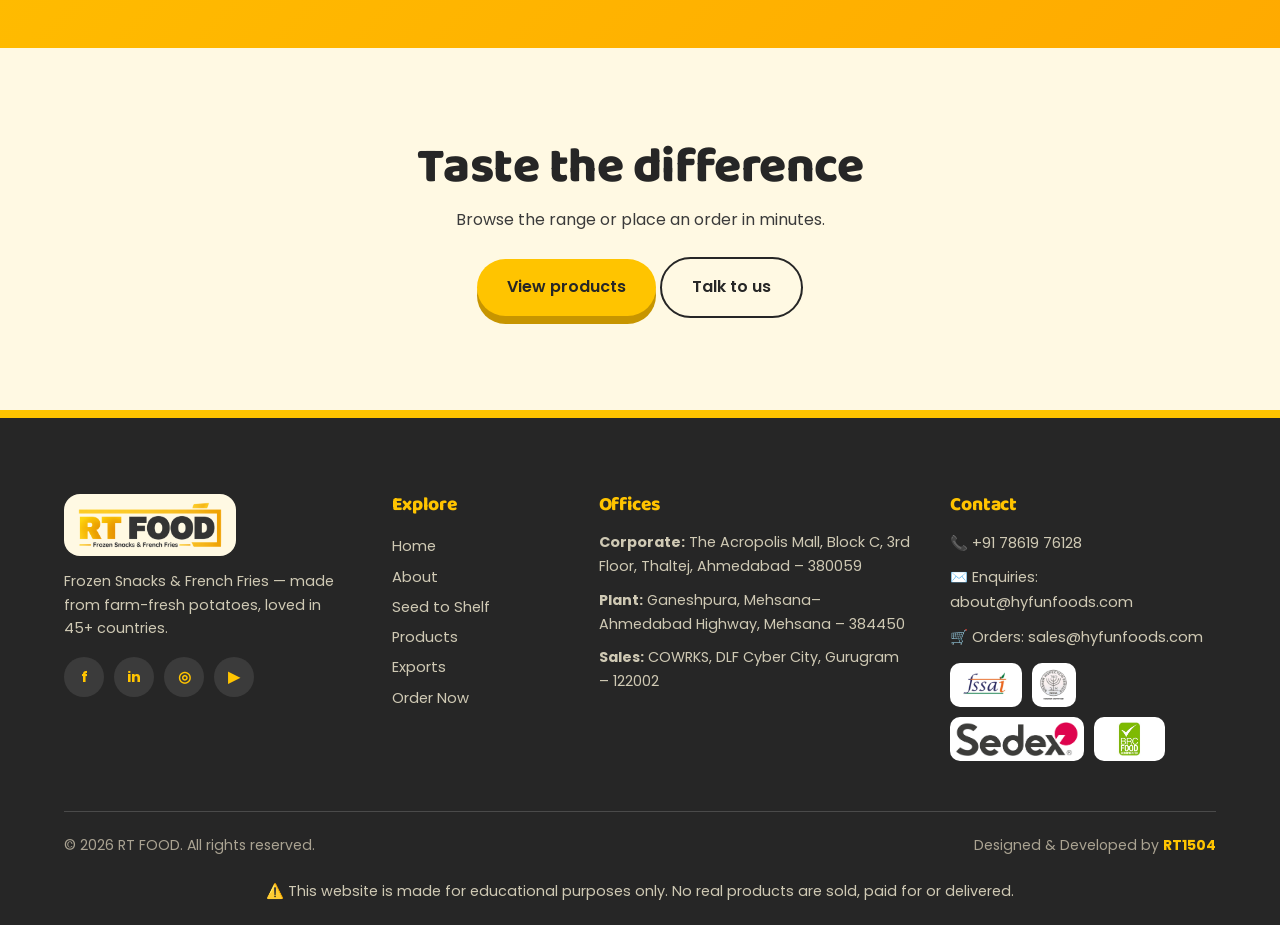
==== commit f49c7c53: "V.2.3 commit" ====
--- a/about.html
+++ b/about.html
@@ -3,26 +3,25 @@
 <head>
 <meta charset="UTF-8">
 <meta name="viewport" content="width=device-width, initial-scale=1.0">
-<title>About Us | Hy Fun – Frozen Snacks &amp; French Fries</title>
-<meta name="description" content="The Hy Fun story: from a 1962 potato trading family to a global frozen food exporter.">
+<title>About Us | RT FOOD – Frozen Snacks &amp; French Fries</title>
+<meta name="description" content="The RT FOOD story: from a 1962 potato trading family to a global frozen food exporter.">
 <meta name="theme-color" content="#FFC400">
 <link rel="icon" type="image/png" href="assets/image/favicon.png">
 <link rel="stylesheet" href="css/style.css">
 
 </head>
-<body class="loading">
+<body class="">
 
-<!-- Page loader (logo in centre) -->
-<div id="loader" aria-label="Loading"><span class="ld-fry" style="left:8%;animation-delay:0s">🍟</span><span class="ld-fry" style="left:24%;animation-delay:0.7s">🥔</span><span class="ld-fry" style="left:41%;animation-delay:1.3s">🍟</span><span class="ld-fry" style="left:63%;animation-delay:0.3s">🥔</span><span class="ld-fry" style="left:80%;animation-delay:1s">🍟</span><span class="ld-fry" style="left:92%;animation-delay:1.7s">🥔</span><div class="ld-ring"></div><img class="ld-logo" src="assets/image/logo.png" alt="Hy Fun"><div class="ld-bar"><i></i></div><div class="ld-txt">Heating up the fryer…</div></div>
+
 <div id="progress"></div>
 
 <div id="site-header"></div>
 
 <section class="page-hero"><span class="floaty" style="left:6%;top:30%;animation-delay:0s">🍟</span><span class="floaty" style="left:88%;top:22%;animation-delay:-2s">🥔</span><span class="floaty" style="left:76%;top:70%;animation-delay:-4s">🧀</span><div class="wrap"><div class="crumbs"><a href="index.html">Home</a> / About</div><h1>Our story, <span class="hl" style="background:linear-gradient(transparent 62%,#fff 62%)">served crispy</span></h1><p>A family legacy of premium potatoes, now crafted into snacks the world loves.</p></div><div class="wave"><svg viewBox="0 0 1440 50" preserveAspectRatio="none"><path fill="#FFF9E3" d="M0 30 C240 60 480 0 720 25 C960 50 1200 10 1440 30 L1440 50 L0 50Z"/></svg></div></section>
-<section><div class="wrap"><div class="split"><div class="reveal l"><span class="eyebrow">Who we are</span><h2>A legacy of quality and great taste</h2><p style="margin-top:14px">In 1962, the first generation of the family behind M/s. Asandas &amp; Sons began trading potatoes and onions. The second generation grew the business, and in November 2015 the third generation — Mr. Haresh Karamchandani — founded Hy Fun to make French fries, burger patties, cheese poppers and more.</p><p style="margin-top:12px">Within five years Hy Fun became a trusted B2B partner to leading global QSR brands. Proudly <b>Made in India</b>, we now ship to 45+ countries — an Indian company with global standards — and we’re bringing the same quality to homes through retail and online.</p></div>
+<section><div class="wrap"><div class="split"><div class="reveal l"><span class="eyebrow">Who we are</span><h2>A legacy of quality and great taste</h2><p style="margin-top:14px">In 1962, the first generation of our founding family began trading potatoes and onions. The second generation grew the business, and in November 2015 the third generation founded RT FOOD to make French fries, burger patties, cheese poppers and more.</p><p style="margin-top:12px">Within five years RT FOOD became a trusted B2B partner to leading global QSR brands. Proudly <b>Made in India</b>, we now ship to 45+ countries — an Indian company with global standards — and we’re bringing the same quality to homes through retail and online.</p></div>
 <img class="photo reveal r" src="assets/image/Super Crispy Fries.png" alt="Super crispy fries in a fry basket"></div></div></section>
 <section class="bg-w"><div class="wrap"><div class="sec-head reveal"><span class="eyebrow">Milestones</span><h2>Six decades, <span class="hl">one passion</span></h2></div><div class="timeline">
-<div class="tl reveal"><b>1962</b><p>Asandas &amp; Sons begins trading potatoes and onions.</p></div><div class="tl reveal"><b>Generation 2</b><p>Trading expands across markets and storage capacity grows.</p></div><div class="tl reveal"><b>2015</b><p>Hy Fun is founded to process premium frozen potato products.</p></div><div class="tl reveal"><b>2020</b><p>Becomes a valued B2B supplier to global QSR chains.</p></div><div class="tl reveal"><b>Today</b><p>45+ countries, 50+ products and a growing B2C presence.</p></div></div></div></section>
+<div class="tl reveal"><b>1962</b><p>Our founding family begins trading potatoes and onions.</p></div><div class="tl reveal"><b>Generation 2</b><p>Trading expands across markets and storage capacity grows.</p></div><div class="tl reveal"><b>2015</b><p>RT FOOD is founded to process premium frozen potato products.</p></div><div class="tl reveal"><b>2020</b><p>Becomes a valued B2B supplier to global QSR chains.</p></div><div class="tl reveal"><b>Today</b><p>45+ countries, 50+ products and a growing B2C presence.</p></div></div></div></section>
 <section><div class="wrap"><div class="grid g2"><div class="card reveal l"><div class="ico">🎯</div><h3>Our mission</h3><p>To exceed expectations by bringing premium, pocket-friendly food to the market — constantly improving safety, innovation and reliability across manufacturing, processing and supply.</p></div><div class="card reveal r"><div class="ico">🔭</div><h3>Our vision</h3><p>A worldwide presence that never compromises on global quality — adopting modern techniques and building a brand customers trust for generations.</p></div></div></div></section>
 <section class="bg-y"><div class="wrap"><div class="sec-head reveal"><span class="eyebrow">Values &amp; sustainability</span><h2>Growing together with our farmers</h2><p style="color:var(--ink)">Our potatoes come through a contract-farming model. International agro experts train our farmers in global best practices, giving them better yields and assured returns — and keeping our supply steady all year.</p></div>
 <div class="grid g4"><div class="card reveal d1 center"><div class="ico" style="margin:0 auto 16px">🏭</div><h3>Pollution control</h3><p>We follow all pollution-control norms at every plant.</p></div><div class="card reveal d2 center"><div class="ico" style="margin:0 auto 16px">💧</div><h3>Zero liquid discharge</h3><p>Water is treated and reused within our facility.</p></div><div class="card reveal d3 center"><div class="ico" style="margin:0 auto 16px">🌧</div><h3>Rain water harvesting</h3><p>Harvested rain water reduces our groundwater draw.</p></div><div class="card reveal d4 center"><div class="ico" style="margin:0 auto 16px">🌳</div><h3>Green surroundings</h3><p>Our campuses are planted and kept green.</p></div></div></div></section>
--- a/css/style.css
+++ b/css/style.css
@@ -1,5 +1,5 @@
 /* ============================================================
-   HY FUN — design system  (yellow • charcoal • tomato • cream)
+   RT FOOD — design system  (yellow • charcoal • tomato • cream)
    ============================================================ */
 @import url('https://fonts.googleapis.com/css2?family=Baloo+2:wght@500;600;700;800&family=Poppins:wght@400;500;600;700&display=swap');
 :root{--y:#FFC400;--y2:#FFAA00;--ink:#262626;--ink2:#3b3b3b;--cream:#FFF9E3;--cream2:#FFF1B8;--red:#FF4D2E;--green:#1FA971;--blue:#2F7DF6;--mute:#6f6a5c;--line:#efe5bd;--card:#fff;--r:22px;--sh:0 12px 34px rgba(80,55,0,.12);--sh2:0 22px 50px rgba(80,55,0,.2)}
@@ -229,3 +229,7 @@
 .leaflet-container{font-family:'Poppins',sans-serif}
 
 .page-hero{position:relative}.page-hero .wrap{position:relative;z-index:1}
+
+.disc{text-align:center;font-size:.8rem;color:#e9c75a;padding:0 0 22px;margin:0!important}
+#loader{background:radial-gradient(circle at 50% 40%,#fff,#FFF1B8)}
+.footer p a{display:inline;padding:0}.footer p a:hover{transform:none}
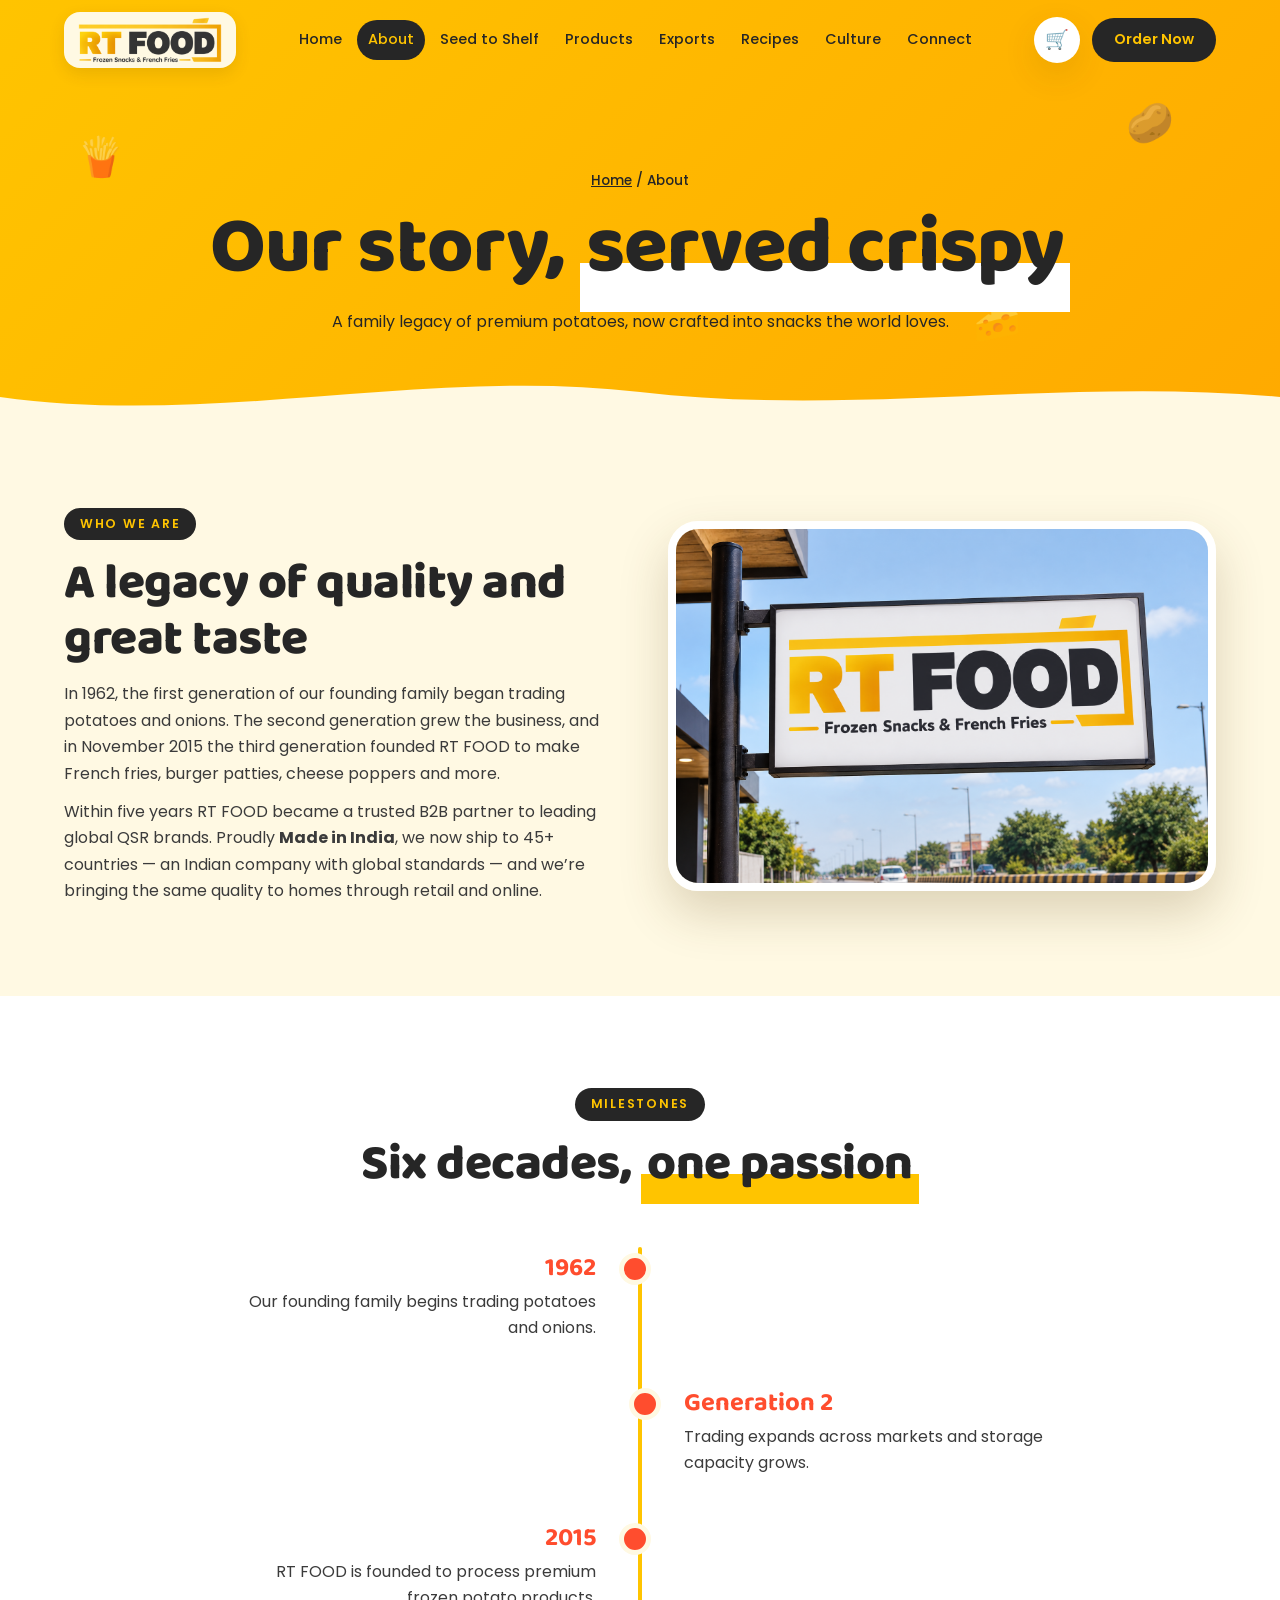
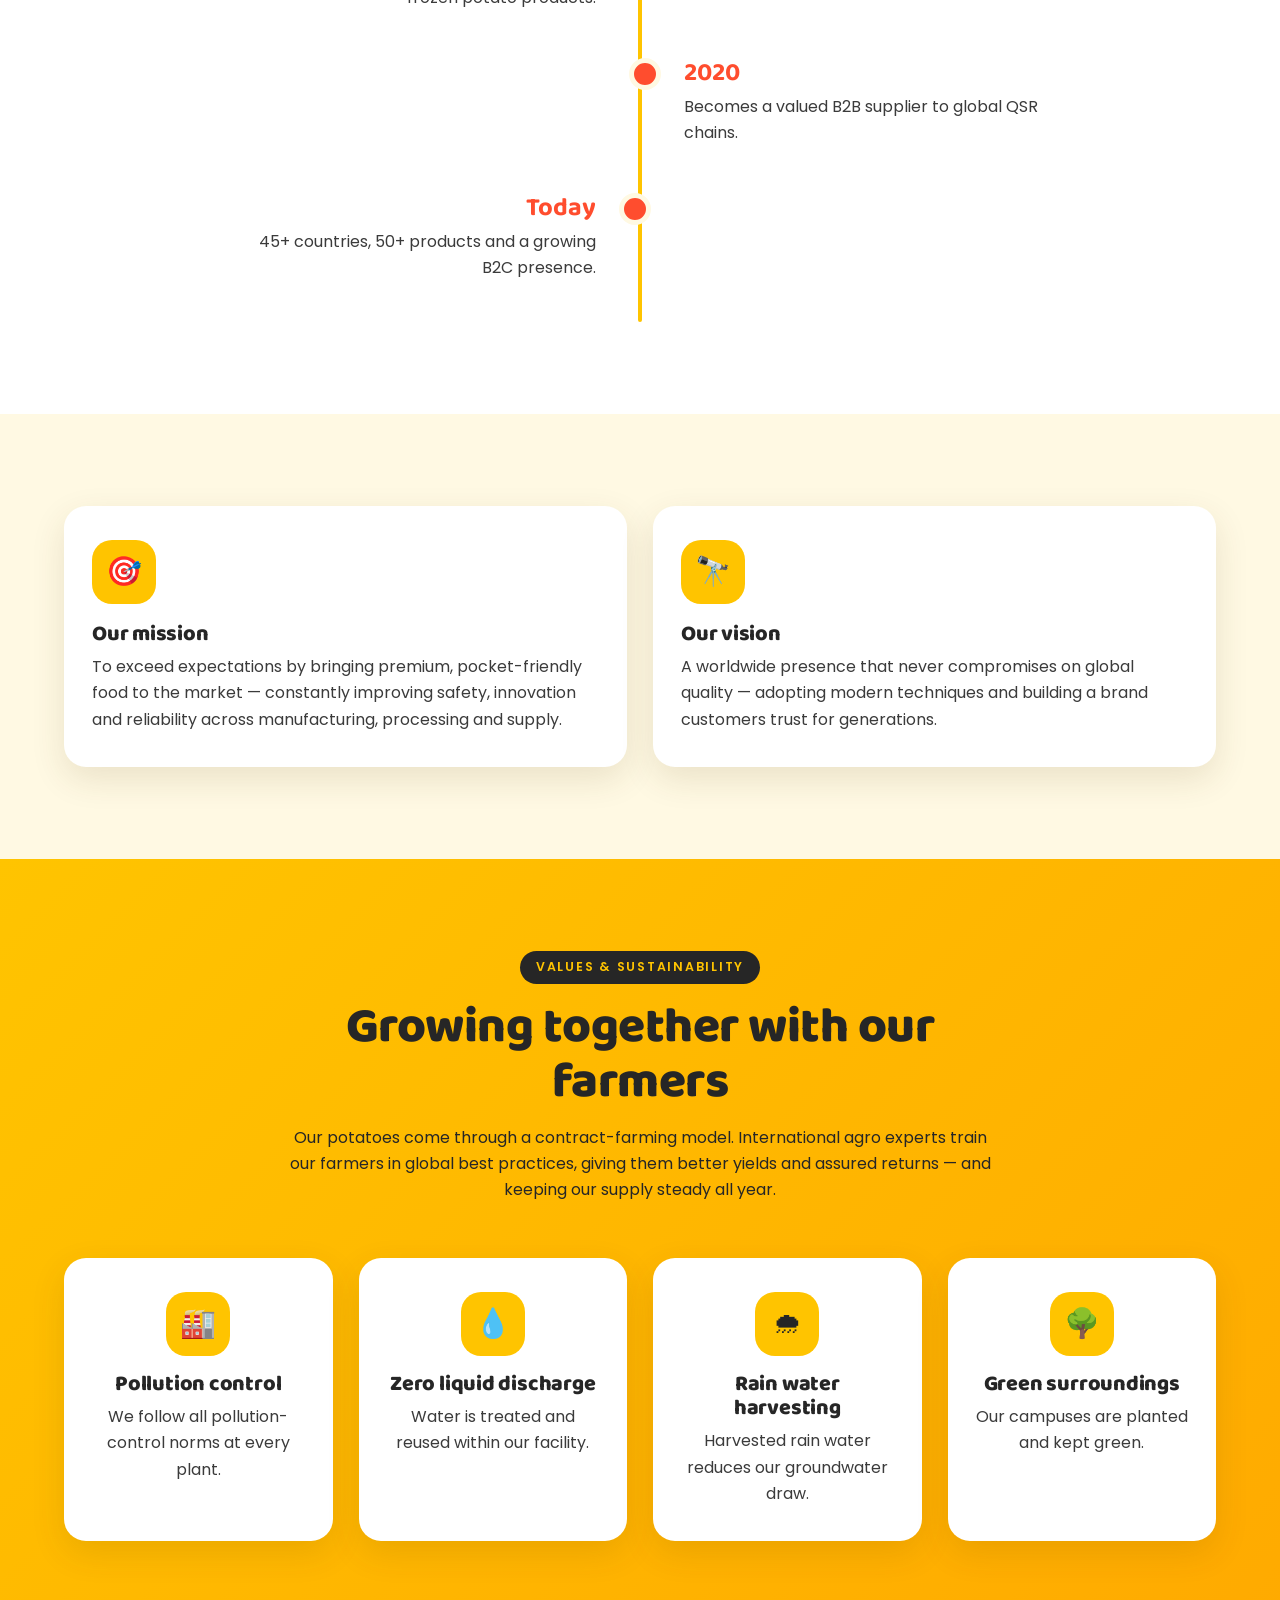
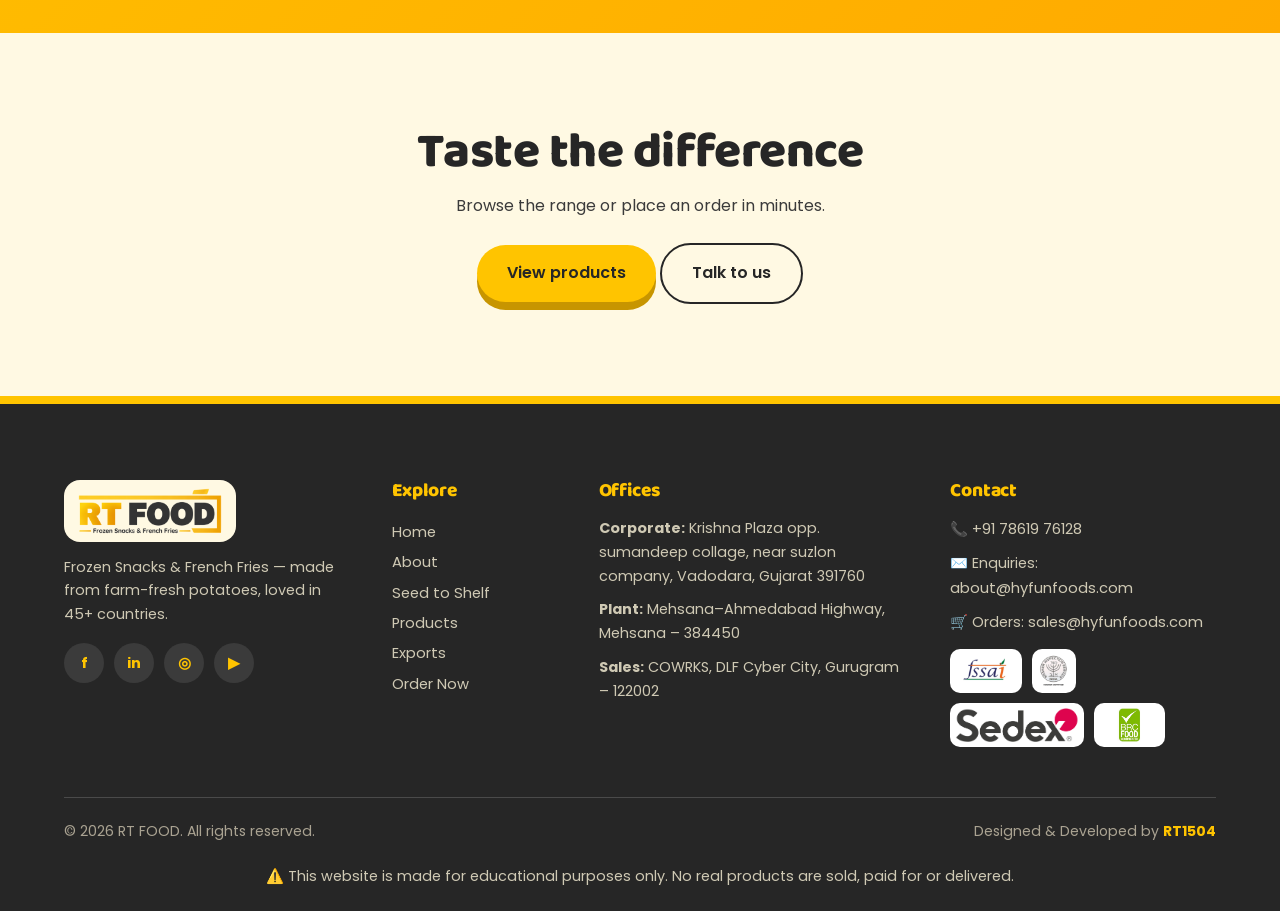
==== commit 91b6a3f5: "V.2 commit" ====
--- a/about.html
+++ b/about.html
@@ -1,38 +1,144 @@
 <!DOCTYPE html>
 <html lang="en">
+
 <head>
-<meta charset="UTF-8">
-<meta name="viewport" content="width=device-width, initial-scale=1.0">
-<title>About Us | RT FOOD – Frozen Snacks &amp; French Fries</title>
-<meta name="description" content="The RT FOOD story: from a 1962 potato trading family to a global frozen food exporter.">
-<meta name="theme-color" content="#FFC400">
-<link rel="icon" type="image/png" href="assets/image/favicon.png">
-<link rel="stylesheet" href="css/style.css">
+    <meta charset="UTF-8">
+    <meta name="viewport" content="width=device-width, initial-scale=1.0">
+    <title>About Us | RT FOOD – Frozen Snacks &amp; French Fries</title>
+    <meta name="description"
+        content="The RT FOOD story: from a 1962 potato trading family to a global frozen food exporter.">
+    <meta name="theme-color" content="#FFC400">
+    <link rel="icon" type="image/png" href="assets/image/favicon.png">
+    <link rel="stylesheet" href="css/style.css">
 
 </head>
+
 <body class="">
 
 
-<div id="progress"></div>
+    <div id="progress"></div>
 
-<div id="site-header"></div>
+    <div id="site-header"></div>
 
-<section class="page-hero"><span class="floaty" style="left:6%;top:30%;animation-delay:0s">🍟</span><span class="floaty" style="left:88%;top:22%;animation-delay:-2s">🥔</span><span class="floaty" style="left:76%;top:70%;animation-delay:-4s">🧀</span><div class="wrap"><div class="crumbs"><a href="index.html">Home</a> / About</div><h1>Our story, <span class="hl" style="background:linear-gradient(transparent 62%,#fff 62%)">served crispy</span></h1><p>A family legacy of premium potatoes, now crafted into snacks the world loves.</p></div><div class="wave"><svg viewBox="0 0 1440 50" preserveAspectRatio="none"><path fill="#FFF9E3" d="M0 30 C240 60 480 0 720 25 C960 50 1200 10 1440 30 L1440 50 L0 50Z"/></svg></div></section>
-<section><div class="wrap"><div class="split"><div class="reveal l"><span class="eyebrow">Who we are</span><h2>A legacy of quality and great taste</h2><p style="margin-top:14px">In 1962, the first generation of our founding family began trading potatoes and onions. The second generation grew the business, and in November 2015 the third generation founded RT FOOD to make French fries, burger patties, cheese poppers and more.</p><p style="margin-top:12px">Within five years RT FOOD became a trusted B2B partner to leading global QSR brands. Proudly <b>Made in India</b>, we now ship to 45+ countries — an Indian company with global standards — and we’re bringing the same quality to homes through retail and online.</p></div>
-<img class="photo reveal r" src="assets/image/Super Crispy Fries.png" alt="Super crispy fries in a fry basket"></div></div></section>
-<section class="bg-w"><div class="wrap"><div class="sec-head reveal"><span class="eyebrow">Milestones</span><h2>Six decades, <span class="hl">one passion</span></h2></div><div class="timeline">
-<div class="tl reveal"><b>1962</b><p>Our founding family begins trading potatoes and onions.</p></div><div class="tl reveal"><b>Generation 2</b><p>Trading expands across markets and storage capacity grows.</p></div><div class="tl reveal"><b>2015</b><p>RT FOOD is founded to process premium frozen potato products.</p></div><div class="tl reveal"><b>2020</b><p>Becomes a valued B2B supplier to global QSR chains.</p></div><div class="tl reveal"><b>Today</b><p>45+ countries, 50+ products and a growing B2C presence.</p></div></div></div></section>
-<section><div class="wrap"><div class="grid g2"><div class="card reveal l"><div class="ico">🎯</div><h3>Our mission</h3><p>To exceed expectations by bringing premium, pocket-friendly food to the market — constantly improving safety, innovation and reliability across manufacturing, processing and supply.</p></div><div class="card reveal r"><div class="ico">🔭</div><h3>Our vision</h3><p>A worldwide presence that never compromises on global quality — adopting modern techniques and building a brand customers trust for generations.</p></div></div></div></section>
-<section class="bg-y"><div class="wrap"><div class="sec-head reveal"><span class="eyebrow">Values &amp; sustainability</span><h2>Growing together with our farmers</h2><p style="color:var(--ink)">Our potatoes come through a contract-farming model. International agro experts train our farmers in global best practices, giving them better yields and assured returns — and keeping our supply steady all year.</p></div>
-<div class="grid g4"><div class="card reveal d1 center"><div class="ico" style="margin:0 auto 16px">🏭</div><h3>Pollution control</h3><p>We follow all pollution-control norms at every plant.</p></div><div class="card reveal d2 center"><div class="ico" style="margin:0 auto 16px">💧</div><h3>Zero liquid discharge</h3><p>Water is treated and reused within our facility.</p></div><div class="card reveal d3 center"><div class="ico" style="margin:0 auto 16px">🌧</div><h3>Rain water harvesting</h3><p>Harvested rain water reduces our groundwater draw.</p></div><div class="card reveal d4 center"><div class="ico" style="margin:0 auto 16px">🌳</div><h3>Green surroundings</h3><p>Our campuses are planted and kept green.</p></div></div></div></section>
-<section><div class="wrap center reveal"><h2>Taste the difference</h2><p style="margin:12px 0 24px">Browse the range or place an order in minutes.</p><a class="btn btn-y" href="products.html">View products</a> <a class="btn btn-line" href="connect.html">Talk to us</a></div></section>
+    <section class="page-hero"><span class="floaty" style="left:6%;top:30%;animation-delay:0s">🍟</span><span
+            class="floaty" style="left:88%;top:22%;animation-delay:-2s">🥔</span><span class="floaty"
+            style="left:76%;top:70%;animation-delay:-4s">🧀</span>
+        <div class="wrap">
+            <div class="crumbs"><a href="index.html">Home</a> / About</div>
+            <h1>Our story, <span class="hl" style="background:linear-gradient(transparent 62%,#fff 62%)">served
+                    crispy</span></h1>
+            <p>A family legacy of premium potatoes, now crafted into snacks the world loves.</p>
+        </div>
+        <div class="wave"><svg viewBox="0 0 1440 50" preserveAspectRatio="none">
+                <path fill="#FFF9E3" d="M0 30 C240 60 480 0 720 25 C960 50 1200 10 1440 30 L1440 50 L0 50Z" />
+            </svg></div>
+    </section>
+    <section>
+        <div class="wrap">
+            <div class="split">
+                <div class="reveal l"><span class="eyebrow">Who we are</span>
+                    <h2>A legacy of quality and great taste</h2>
+                    <p style="margin-top:14px">In 1962, the first generation of our founding family began trading
+                        potatoes and onions. The second generation grew the business, and in November 2015 the third
+                        generation founded RT FOOD to make French fries, burger patties, cheese poppers and more.</p>
+                    <p style="margin-top:12px">Within five years RT FOOD became a trusted B2B partner to leading global
+                        QSR brands. Proudly <b>Made in India</b>, we now ship to 45+ countries — an Indian company with
+                        global standards — and we’re bringing the same quality to homes through retail and online.</p>
+                </div>
+                <img class="photo reveal r" src="assets/image/325cbb6c-4da5-42e3-9a96-daa3089b2dab.png"
+                    alt="Super crispy fries in a fry basket">
+            </div>
+        </div>
+    </section>
+    <section class="bg-w">
+        <div class="wrap">
+            <div class="sec-head reveal"><span class="eyebrow">Milestones</span>
+                <h2>Six decades, <span class="hl">one passion</span></h2>
+            </div>
+            <div class="timeline">
+                <div class="tl reveal"><b>1962</b>
+                    <p>Our founding family begins trading potatoes and onions.</p>
+                </div>
+                <div class="tl reveal"><b>Generation 2</b>
+                    <p>Trading expands across markets and storage capacity grows.</p>
+                </div>
+                <div class="tl reveal"><b>2015</b>
+                    <p>RT FOOD is founded to process premium frozen potato products.</p>
+                </div>
+                <div class="tl reveal"><b>2020</b>
+                    <p>Becomes a valued B2B supplier to global QSR chains.</p>
+                </div>
+                <div class="tl reveal"><b>Today</b>
+                    <p>45+ countries, 50+ products and a growing B2C presence.</p>
+                </div>
+            </div>
+        </div>
+    </section>
+    <section>
+        <div class="wrap">
+            <div class="grid g2">
+                <div class="card reveal l">
+                    <div class="ico">🎯</div>
+                    <h3>Our mission</h3>
+                    <p>To exceed expectations by bringing premium, pocket-friendly food to the market — constantly
+                        improving safety, innovation and reliability across manufacturing, processing and supply.</p>
+                </div>
+                <div class="card reveal r">
+                    <div class="ico">🔭</div>
+                    <h3>Our vision</h3>
+                    <p>A worldwide presence that never compromises on global quality — adopting modern techniques and
+                        building a brand customers trust for generations.</p>
+                </div>
+            </div>
+        </div>
+    </section>
+    <section class="bg-y">
+        <div class="wrap">
+            <div class="sec-head reveal"><span class="eyebrow">Values &amp; sustainability</span>
+                <h2>Growing together with our farmers</h2>
+                <p style="color:var(--ink)">Our potatoes come through a contract-farming model. International agro
+                    experts train our farmers in global best practices, giving them better yields and assured returns —
+                    and keeping our supply steady all year.</p>
+            </div>
+            <div class="grid g4">
+                <div class="card reveal d1 center">
+                    <div class="ico" style="margin:0 auto 16px">🏭</div>
+                    <h3>Pollution control</h3>
+                    <p>We follow all pollution-control norms at every plant.</p>
+                </div>
+                <div class="card reveal d2 center">
+                    <div class="ico" style="margin:0 auto 16px">💧</div>
+                    <h3>Zero liquid discharge</h3>
+                    <p>Water is treated and reused within our facility.</p>
+                </div>
+                <div class="card reveal d3 center">
+                    <div class="ico" style="margin:0 auto 16px">🌧</div>
+                    <h3>Rain water harvesting</h3>
+                    <p>Harvested rain water reduces our groundwater draw.</p>
+                </div>
+                <div class="card reveal d4 center">
+                    <div class="ico" style="margin:0 auto 16px">🌳</div>
+                    <h3>Green surroundings</h3>
+                    <p>Our campuses are planted and kept green.</p>
+                </div>
+            </div>
+        </div>
+    </section>
+    <section>
+        <div class="wrap center reveal">
+            <h2>Taste the difference</h2>
+            <p style="margin:12px 0 24px">Browse the range or place an order in minutes.</p><a class="btn btn-y"
+                href="products.html">View products</a> <a class="btn btn-line" href="connect.html">Talk to us</a>
+        </div>
+    </section>
 
 
-<div id="site-footer"></div>
+    <div id="site-footer"></div>
 
-<script src="js/data.js"></script>
-<script src="js/logo.js"></script>
-<script src="js/main.js"></script>
+    <script src="js/data.js"></script>
+    <script src="js/logo.js"></script>
+    <script src="js/main.js"></script>
 
 </body>
-</html>
+
+</html>
--- a/css/style.css
+++ b/css/style.css
@@ -2,234 +2,2614 @@
    RT FOOD — design system  (yellow • charcoal • tomato • cream)
    ============================================================ */
 @import url('https://fonts.googleapis.com/css2?family=Baloo+2:wght@500;600;700;800&family=Poppins:wght@400;500;600;700&display=swap');
-:root{--y:#FFC400;--y2:#FFAA00;--ink:#262626;--ink2:#3b3b3b;--cream:#FFF9E3;--cream2:#FFF1B8;--red:#FF4D2E;--green:#1FA971;--blue:#2F7DF6;--mute:#6f6a5c;--line:#efe5bd;--card:#fff;--r:22px;--sh:0 12px 34px rgba(80,55,0,.12);--sh2:0 22px 50px rgba(80,55,0,.2)}
-*{box-sizing:border-box;margin:0;padding:0}
-html{scroll-behavior:smooth}
-body{font-family:'Poppins',sans-serif;color:var(--ink);background:var(--cream);line-height:1.65;overflow-x:hidden}
-body.loading{overflow:hidden}
-img{max-width:100%;display:block}a{color:inherit;text-decoration:none}button{font:inherit;cursor:pointer;border:0;background:none;color:inherit}
-h1,h2,h3,h4{font-family:'Baloo 2',sans-serif;line-height:1.12;font-weight:800;letter-spacing:-.01em}
-h1{font-size:clamp(2.6rem,6.2vw,5rem)}h2{font-size:clamp(2rem,4vw,3.1rem)}h3{font-size:1.35rem}
-p{color:var(--ink2)}
-.wrap{max-width:1200px;margin:0 auto;padding:0 24px}
-section{padding:92px 0;position:relative}
-.sec-head{text-align:center;max-width:720px;margin:0 auto 54px}
-.sec-head p{margin-top:14px;color:var(--mute)}
-.eyebrow{display:inline-block;background:var(--ink);color:var(--y);font-weight:600;font-size:.78rem;letter-spacing:.14em;text-transform:uppercase;padding:6px 16px;border-radius:50px;margin-bottom:16px}
-.hl{background:linear-gradient(transparent 62%,var(--y) 62%);padding:0 6px}
-.bg-y{background:linear-gradient(135deg,var(--y),var(--y2))}.bg-ink{background:var(--ink);color:#fff}.bg-ink p{color:#d9d4c3}.bg-w{background:#fff}
-.grid{display:grid;gap:26px}.g2{grid-template-columns:repeat(2,1fr)}.g3{grid-template-columns:repeat(3,1fr)}.g4{grid-template-columns:repeat(4,1fr)}
-.center{text-align:center}.mt{margin-top:28px}
+
+:root {
+   --y: #FFC400;
+   --y2: #FFAA00;
+   --ink: #262626;
+   --ink2: #3b3b3b;
+   --cream: #FFF9E3;
+   --cream2: #FFF1B8;
+   --red: #FF4D2E;
+   --green: #1FA971;
+   --blue: #2F7DF6;
+   --mute: #6f6a5c;
+   --line: #efe5bd;
+   --card: #fff;
+   --r: 22px;
+   --sh: 0 12px 34px rgba(80, 55, 0, .12);
+   --sh2: 0 22px 50px rgba(80, 55, 0, .2)
+}
+
+* {
+   box-sizing: border-box;
+   margin: 0;
+   padding: 0
+}
+
+html {
+   scroll-behavior: smooth
+}
+
+body {
+   font-family: 'Poppins', sans-serif;
+   color: var(--ink);
+   background: var(--cream);
+   line-height: 1.65;
+   overflow-x: hidden
+}
+
+body.loading {
+   overflow: hidden
+}
+
+img {
+   max-width: 100%;
+   display: block
+}
+
+a {
+   color: inherit;
+   text-decoration: none
+}
+
+button {
+   font: inherit;
+   cursor: pointer;
+   border: 0;
+   background: none;
+   color: inherit
+}
+
+h1,
+h2,
+h3,
+h4 {
+   font-family: 'Baloo 2', sans-serif;
+   line-height: 1.12;
+   font-weight: 800;
+   letter-spacing: -.01em
+}
+
+h1 {
+   font-size: clamp(2.6rem, 6.2vw, 5rem)
+}
+
+h2 {
+   font-size: clamp(2rem, 4vw, 3.1rem)
+}
+
+h3 {
+   font-size: 1.35rem
+}
+
+p {
+   color: var(--ink2)
+}
+
+.wrap {
+   max-width: 1200px;
+   margin: 0 auto;
+   padding: 0 24px
+}
+
+section {
+   padding: 92px 0;
+   position: relative
+}
+
+.sec-head {
+   text-align: center;
+   max-width: 720px;
+   margin: 0 auto 54px
+}
+
+.sec-head p {
+   margin-top: 14px;
+   color: var(--mute)
+}
+
+.eyebrow {
+   display: inline-block;
+   background: var(--ink);
+   color: var(--y);
+   font-weight: 600;
+   font-size: .78rem;
+   letter-spacing: .14em;
+   text-transform: uppercase;
+   padding: 6px 16px;
+   border-radius: 50px;
+   margin-bottom: 16px
+}
+
+.hl {
+   background: linear-gradient(transparent 62%, var(--y) 62%);
+   padding: 0 6px
+}
+
+.bg-y {
+   background: linear-gradient(135deg, var(--y), var(--y2))
+}
+
+.bg-ink {
+   background: var(--ink);
+   color: #fff
+}
+
+.bg-ink p {
+   color: #d9d4c3
+}
+
+.bg-w {
+   background: #fff
+}
+
+.grid {
+   display: grid;
+   gap: 26px
+}
+
+.g2 {
+   grid-template-columns: repeat(2, 1fr)
+}
+
+.g3 {
+   grid-template-columns: repeat(3, 1fr)
+}
+
+.g4 {
+   grid-template-columns: repeat(4, 1fr)
+}
+
+.center {
+   text-align: center
+}
+
+.mt {
+   margin-top: 28px
+}
 
 /* ---------- loader ---------- */
-#loader{position:fixed;inset:0;z-index:9999;background:radial-gradient(circle at 50% 40%,#fff6c9,var(--y));display:flex;flex-direction:column;align-items:center;justify-content:center;gap:26px;transition:opacity .6s,transform .7s cubic-bezier(.7,0,.2,1)}
-#loader.done{opacity:0;transform:scale(1.15);pointer-events:none}
-#loader.quick{animation:fadeIn .25s}@keyframes fadeIn{from{opacity:0}}
-.ld-logo{width:min(320px,70vw);animation:bob 1.6s ease-in-out infinite;filter:drop-shadow(0 14px 18px rgba(0,0,0,.18))}
-.ld-ring{position:absolute;width:min(430px,86vw);aspect-ratio:1;border-radius:50%;border:3px dashed rgba(38,38,38,.35);animation:spin 9s linear infinite}
-.ld-bar{width:min(260px,60vw);height:10px;border-radius:20px;background:rgba(38,38,38,.15);overflow:hidden}
-.ld-bar i{display:block;height:100%;width:0;background:var(--ink);border-radius:20px;animation:load 1.1s ease-out forwards}
-.ld-txt{font-family:'Baloo 2','Poppins',sans-serif;font-weight:700;letter-spacing:.2em;font-size:.8rem;text-transform:uppercase;color:var(--ink)}
-.ld-fry{position:absolute;font-size:2rem;animation:fall 2.4s linear infinite}
-@keyframes load{to{width:100%}}@keyframes spin{to{transform:rotate(360deg)}}@keyframes bob{50%{transform:translateY(-14px) rotate(-2deg)}}
-@keyframes fall{from{transform:translateY(-120px) rotate(0);opacity:0}15%{opacity:1}to{transform:translateY(105vh) rotate(360deg);opacity:1}}
-#progress{position:fixed;top:0;left:0;height:4px;background:var(--red);z-index:1100;width:0}
+#loader {
+   position: fixed;
+   inset: 0;
+   z-index: 9999;
+   background: radial-gradient(circle at 50% 40%, #fff6c9, var(--y));
+   display: flex;
+   flex-direction: column;
+   align-items: center;
+   justify-content: center;
+   gap: 26px;
+   transition: opacity .6s, transform .7s cubic-bezier(.7, 0, .2, 1)
+}
+
+#loader.done {
+   opacity: 0;
+   transform: scale(1.15);
+   pointer-events: none
+}
+
+#loader.quick {
+   animation: fadeIn .25s
+}
+
+@keyframes fadeIn {
+   from {
+      opacity: 0
+   }
+}
+
+.ld-logo {
+   width: min(320px, 70vw);
+   animation: bob 1.6s ease-in-out infinite;
+   filter: drop-shadow(0 14px 18px rgba(0, 0, 0, .18))
+}
+
+.ld-ring {
+   position: absolute;
+   width: min(430px, 86vw);
+   aspect-ratio: 1;
+   border-radius: 50%;
+   border: 3px dashed rgba(38, 38, 38, .35);
+   animation: spin 9s linear infinite
+}
+
+.ld-bar {
+   width: min(260px, 60vw);
+   height: 10px;
+   border-radius: 20px;
+   background: rgba(38, 38, 38, .15);
+   overflow: hidden
+}
+
+.ld-bar i {
+   display: block;
+   height: 100%;
+   width: 0;
+   background: var(--ink);
+   border-radius: 20px;
+   animation: load 1.1s ease-out forwards
+}
+
+.ld-txt {
+   font-family: 'Baloo 2', 'Poppins', sans-serif;
+   font-weight: 700;
+   letter-spacing: .2em;
+   font-size: .8rem;
+   text-transform: uppercase;
+   color: var(--ink)
+}
+
+.ld-fry {
+   position: absolute;
+   font-size: 2rem;
+   animation: fall 2.4s linear infinite
+}
+
+@keyframes load {
+   to {
+      width: 100%
+   }
+}
+
+@keyframes spin {
+   to {
+      transform: rotate(360deg)
+   }
+}
+
+@keyframes bob {
+   50% {
+      transform: translateY(-14px) rotate(-2deg)
+   }
+}
+
+@keyframes fall {
+   from {
+      transform: translateY(-120px) rotate(0);
+      opacity: 0
+   }
+
+   15% {
+      opacity: 1
+   }
+
+   to {
+      transform: translateY(105vh) rotate(360deg);
+      opacity: 1
+   }
+}
+
+#progress {
+   position: fixed;
+   top: 0;
+   left: 0;
+   height: 4px;
+   background: var(--red);
+   z-index: 1100;
+   width: 0
+}
 
 /* ---------- nav ---------- */
-.nav{position:fixed;top:0;left:0;right:0;z-index:1000;padding:12px 0;transition:.3s}
-.nav.scrolled{background:rgba(255,249,227,.94);backdrop-filter:blur(12px);box-shadow:0 6px 24px rgba(80,55,0,.12);padding:6px 0}
-.nav-in{display:flex;align-items:center;justify-content:space-between;gap:20px}
-.brand{background:var(--cream);border-radius:16px;padding:5px 14px;box-shadow:0 6px 16px rgba(80,55,0,.12);display:block}.brand img{height:46px;width:auto;transition:.3s}.nav.scrolled .brand img{height:38px}.nav.scrolled .brand{box-shadow:none;padding:3px 10px}
-.links{display:flex;gap:4px;align-items:center}
-.links a{font-weight:500;font-size:.9rem;white-space:nowrap;padding:8px 11px;border-radius:50px;transition:.25s}
-.links a:hover{background:var(--cream2)}.links a.active{background:var(--ink);color:var(--y)}
-.nav-actions{display:flex;align-items:center;gap:12px}
-.cart-btn{position:relative;width:46px;height:46px;border-radius:50%;background:#fff;display:grid;place-items:center;box-shadow:var(--sh);font-size:1.2rem}
-.cart-btn b{position:absolute;top:-4px;right:-4px;min-width:21px;height:21px;border-radius:20px;background:var(--red);color:#fff;font-size:.7rem;display:none;place-items:center;padding:0 5px}
-.cart-btn b.on{display:grid}.pop{animation:pop .4s}@keyframes pop{50%{transform:scale(1.5)}}
-.burger{display:none;width:46px;height:46px;border-radius:50%;background:var(--ink);flex-direction:column;gap:5px;align-items:center;justify-content:center}
-.burger i{width:20px;height:2.5px;background:var(--y);border-radius:3px;transition:.3s}.burger.open i:nth-child(1){transform:translateY(7.5px) rotate(45deg)}.burger.open i:nth-child(2){opacity:0}.burger.open i:nth-child(3){transform:translateY(-7.5px) rotate(-45deg)}
-.links .m-only{display:none}
+.nav {
+   position: fixed;
+   top: 0;
+   left: 0;
+   right: 0;
+   z-index: 1000;
+   padding: 12px 0;
+   transition: .3s
+}
+
+.nav.scrolled {
+   background: rgba(255, 249, 227, .94);
+   backdrop-filter: blur(12px);
+   box-shadow: 0 6px 24px rgba(80, 55, 0, .12);
+   padding: 6px 0
+}
+
+.nav-in {
+   display: flex;
+   align-items: center;
+   justify-content: space-between;
+   gap: 20px
+}
+
+.brand {
+   background: var(--cream);
+   border-radius: 16px;
+   padding: 5px 14px;
+   box-shadow: 0 6px 16px rgba(80, 55, 0, .12);
+   display: block
+}
+
+.brand img {
+   height: 46px;
+   width: auto;
+   transition: .3s
+}
+
+.nav.scrolled .brand img {
+   height: 38px
+}
+
+.nav.scrolled .brand {
+   box-shadow: none;
+   padding: 3px 10px
+}
+
+.links {
+   display: flex;
+   gap: 4px;
+   align-items: center
+}
+
+.links a {
+   font-weight: 500;
+   font-size: .9rem;
+   white-space: nowrap;
+   padding: 8px 11px;
+   border-radius: 50px;
+   transition: .25s
+}
+
+.links a:hover {
+   background: var(--cream2)
+}
+
+.links a.active {
+   background: var(--ink);
+   color: var(--y)
+}
+
+.nav-actions {
+   display: flex;
+   align-items: center;
+   gap: 12px
+}
+
+.cart-btn {
+   position: relative;
+   width: 46px;
+   height: 46px;
+   border-radius: 50%;
+   background: #fff;
+   display: grid;
+   place-items: center;
+   box-shadow: var(--sh);
+   font-size: 1.2rem
+}
+
+.cart-btn b {
+   position: absolute;
+   top: -4px;
+   right: -4px;
+   min-width: 21px;
+   height: 21px;
+   border-radius: 20px;
+   background: var(--red);
+   color: #fff;
+   font-size: .7rem;
+   display: none;
+   place-items: center;
+   padding: 0 5px
+}
+
+.cart-btn b.on {
+   display: grid
+}
+
+.pop {
+   animation: pop .4s
+}
+
+@keyframes pop {
+   50% {
+      transform: scale(1.5)
+   }
+}
+
+.burger {
+   display: none;
+   width: 46px;
+   height: 46px;
+   border-radius: 50%;
+   background: var(--ink);
+   flex-direction: column;
+   gap: 5px;
+   align-items: center;
+   justify-content: center
+}
+
+.burger i {
+   width: 20px;
+   height: 2.5px;
+   background: var(--y);
+   border-radius: 3px;
+   transition: .3s
+}
+
+.burger.open i:nth-child(1) {
+   transform: translateY(7.5px) rotate(45deg)
+}
+
+.burger.open i:nth-child(2) {
+   opacity: 0
+}
+
+.burger.open i:nth-child(3) {
+   transform: translateY(-7.5px) rotate(-45deg)
+}
+
+.links .m-only {
+   display: none
+}
 
 /* ---------- buttons ---------- */
-.btn{display:inline-flex;align-items:center;justify-content:center;gap:8px;font-weight:600;padding:15px 30px;border-radius:50px;transition:.3s;position:relative;overflow:hidden;white-space:nowrap}
-.btn-sm{padding:10px 22px;font-size:.9rem}
-.btn-y{background:var(--y);color:var(--ink);box-shadow:0 8px 0 #c79500}.btn-y:hover{transform:translateY(4px);box-shadow:0 4px 0 #c79500}
-.btn-dark{background:var(--ink);color:var(--y)}.btn-dark:hover{background:#000;transform:translateY(-3px);box-shadow:0 10px 22px rgba(0,0,0,.25)}
-.btn-red{background:var(--red);color:#fff}.btn-red:hover{transform:translateY(-3px);box-shadow:0 10px 22px rgba(255,77,46,.4)}
-.btn-line{border:2px solid var(--ink)}.btn-line:hover{background:var(--ink);color:var(--y)}
-.btn[disabled]{opacity:.5;pointer-events:none}.btn-block{width:100%}
+.btn {
+   display: inline-flex;
+   align-items: center;
+   justify-content: center;
+   gap: 8px;
+   font-weight: 600;
+   padding: 15px 30px;
+   border-radius: 50px;
+   transition: .3s;
+   position: relative;
+   overflow: hidden;
+   white-space: nowrap
+}
+
+.btn-sm {
+   padding: 10px 22px;
+   font-size: .9rem
+}
+
+.btn-y {
+   background: var(--y);
+   color: var(--ink);
+   box-shadow: 0 8px 0 #c79500
+}
+
+.btn-y:hover {
+   transform: translateY(4px);
+   box-shadow: 0 4px 0 #c79500
+}
+
+.btn-dark {
+   background: var(--ink);
+   color: var(--y)
+}
+
+.btn-dark:hover {
+   background: #000;
+   transform: translateY(-3px);
+   box-shadow: 0 10px 22px rgba(0, 0, 0, .25)
+}
+
+.btn-red {
+   background: var(--red);
+   color: #fff
+}
+
+.btn-red:hover {
+   transform: translateY(-3px);
+   box-shadow: 0 10px 22px rgba(255, 77, 46, .4)
+}
+
+.btn-line {
+   border: 2px solid var(--ink)
+}
+
+.btn-line:hover {
+   background: var(--ink);
+   color: var(--y)
+}
+
+.btn[disabled] {
+   opacity: .5;
+   pointer-events: none
+}
+
+.btn-block {
+   width: 100%
+}
 
 /* ---------- hero ---------- */
-.hero{min-height:100vh;padding:150px 0 90px;background:radial-gradient(circle at 80% 20%,#ffe36b,transparent 45%),linear-gradient(135deg,var(--cream),var(--cream2));overflow:hidden;display:flex;align-items:center}
-.hero-grid{display:grid;grid-template-columns:1.05fr .95fr;gap:50px;align-items:center}
-.hero h1 span{color:var(--red);display:inline-block}
-.hero p.lead{font-size:1.15rem;margin:22px 0 32px;max-width:520px}
-.hero-btns{display:flex;gap:16px;flex-wrap:wrap}
-.hero-stats{display:flex;gap:34px;margin-top:44px;flex-wrap:wrap}.hero-stats b{font-family:'Baloo 2','Poppins',sans-serif;font-size:2.1rem;display:block;line-height:1}.hero-stats small{color:var(--mute)}
-.hero-art{position:relative}
-.hero-art .blob{position:absolute;inset:6% 4%;background:var(--y);border-radius:58% 42% 55% 45%/50% 55% 45% 50%;animation:morph 9s ease-in-out infinite}
-.hero-art img.main{position:relative;border-radius:36px;box-shadow:var(--sh2);transform:rotate(3deg);animation:float 6s ease-in-out infinite;aspect-ratio:4/3;object-fit:cover;width:100%;border:8px solid #fff}
-.mascot{position:absolute;width:30%;left:-9%;bottom:-8%;animation:bob 3.2s ease-in-out infinite;filter:drop-shadow(0 10px 14px rgba(0,0,0,.25))}
-.chip{position:absolute;background:#fff;border-radius:16px;padding:10px 16px;font-weight:600;font-size:.85rem;box-shadow:var(--sh);animation:float 5s ease-in-out infinite}
-.chip.c1{top:2%;right:-3%}.chip.c2{bottom:12%;right:-5%;animation-delay:-2s}
-.floaty{position:absolute;font-size:2.4rem;opacity:.5;animation:float 7s ease-in-out infinite;pointer-events:none;user-select:none}
-@keyframes float{50%{transform:translateY(-16px) rotate(2deg)}}@keyframes morph{50%{border-radius:42% 58% 45% 55%/55% 45% 55% 45%}}
-.page-hero{padding:170px 0 80px;text-align:center;background:linear-gradient(135deg,var(--y),var(--y2));overflow:hidden}
-.page-hero p{max-width:640px;margin:16px auto 0;color:var(--ink)}
-.crumbs{font-size:.85rem;margin-bottom:12px;font-weight:500}.crumbs a{text-decoration:underline}
-.wave{position:absolute;left:0;right:0;bottom:-1px;line-height:0}.wave svg{width:100%;height:50px}
+.hero {
+   min-height: 100vh;
+   padding: 150px 0 90px;
+   background: radial-gradient(circle at 80% 20%, #ffe36b, transparent 45%), linear-gradient(135deg, var(--cream), var(--cream2));
+   overflow: hidden;
+   display: flex;
+   align-items: center
+}
+
+.hero-grid {
+   display: grid;
+   grid-template-columns: 1.05fr .95fr;
+   gap: 50px;
+   align-items: center
+}
+
+.hero h1 span {
+   color: var(--red);
+   display: inline-block
+}
+
+.hero p.lead {
+   font-size: 1.15rem;
+   margin: 22px 0 32px;
+   max-width: 520px
+}
+
+.hero-btns {
+   display: flex;
+   gap: 16px;
+   flex-wrap: wrap
+}
+
+.hero-stats {
+   display: flex;
+   gap: 34px;
+   margin-top: 44px;
+   flex-wrap: wrap
+}
+
+.hero-stats b {
+   font-family: 'Baloo 2', 'Poppins', sans-serif;
+   font-size: 2.1rem;
+   display: block;
+   line-height: 1
+}
+
+.hero-stats small {
+   color: var(--mute)
+}
+
+.hero-art {
+   position: relative
+}
+
+.hero-art .blob {
+   position: absolute;
+   inset: 6% 4%;
+   background: var(--y);
+   border-radius: 58% 42% 55% 45%/50% 55% 45% 50%;
+   animation: morph 9s ease-in-out infinite
+}
+
+.hero-art img.main {
+   position: relative;
+   border-radius: 36px;
+   box-shadow: var(--sh2);
+   transform: rotate(3deg);
+   animation: float 6s ease-in-out infinite;
+   aspect-ratio: 4/3;
+   object-fit: cover;
+   width: 100%;
+   border: 8px solid #fff
+}
+
+.mascot {
+   position: absolute;
+   width: 30%;
+   left: -9%;
+   bottom: -8%;
+   animation: bob 3.2s ease-in-out infinite;
+   filter: drop-shadow(0 10px 14px rgba(0, 0, 0, .25))
+}
+
+.chip {
+   position: absolute;
+   background: #fff;
+   border-radius: 16px;
+   padding: 10px 16px;
+   font-weight: 600;
+   font-size: .85rem;
+   box-shadow: var(--sh);
+   animation: float 5s ease-in-out infinite
+}
+
+.chip.c1 {
+   top: 2%;
+   right: -3%
+}
+
+.chip.c2 {
+   bottom: 12%;
+   right: -5%;
+   animation-delay: -2s
+}
+
+.floaty {
+   position: absolute;
+   font-size: 2.4rem;
+   opacity: .5;
+   animation: float 7s ease-in-out infinite;
+   pointer-events: none;
+   user-select: none
+}
+
+@keyframes float {
+   50% {
+      transform: translateY(-16px) rotate(2deg)
+   }
+}
+
+@keyframes morph {
+   50% {
+      border-radius: 42% 58% 45% 55%/55% 45% 55% 45%
+   }
+}
+
+.page-hero {
+   padding: 170px 0 80px;
+   text-align: center;
+   background: linear-gradient(135deg, var(--y), var(--y2));
+   overflow: hidden
+}
+
+.page-hero p {
+   max-width: 640px;
+   margin: 16px auto 0;
+   color: var(--ink)
+}
+
+.crumbs {
+   font-size: .85rem;
+   margin-bottom: 12px;
+   font-weight: 500
+}
+
+.crumbs a {
+   text-decoration: underline
+}
+
+.wave {
+   position: absolute;
+   left: 0;
+   right: 0;
+   bottom: -1px;
+   line-height: 0
+}
+
+.wave svg {
+   width: 100%;
+   height: 50px
+}
 
 /* ---------- cards ---------- */
-.card{background:var(--card);border-radius:var(--r);padding:34px 28px;box-shadow:var(--sh);transition:.35s;position:relative;overflow:hidden}
-.card:hover{box-shadow:var(--sh2);transform:translateY(-6px)}
-.ico{width:64px;height:64px;border-radius:20px;background:var(--y);display:grid;place-items:center;font-size:1.8rem;margin-bottom:18px;transition:.4s}.card:hover .ico{transform:rotate(-10deg) scale(1.1)}
-.card h3{margin-bottom:8px}
-.split{display:grid;grid-template-columns:1fr 1fr;gap:56px;align-items:center}
-.split img.photo{border-radius:30px;box-shadow:var(--sh2);width:100%;aspect-ratio:4/3;object-fit:cover;border:8px solid #fff}
-.ticks{list-style:none;margin-top:18px}.ticks li{padding:7px 0 7px 36px;position:relative;font-weight:500}.ticks li:before{content:'✓';position:absolute;left:0;top:7px;width:24px;height:24px;border-radius:50%;background:var(--y);display:grid;place-items:center;font-size:.8rem;font-weight:700}
-.stat{text-align:center;padding:10px}.stat b{font-family:'Baloo 2','Poppins',sans-serif;font-size:3rem;display:block;color:var(--y);line-height:1}.stat span{font-size:.9rem;opacity:.85}
-.timeline{position:relative;max-width:820px;margin:0 auto}.timeline:before{content:'';position:absolute;left:50%;top:0;bottom:0;width:4px;background:var(--y);transform:translateX(-50%);border-radius:4px}
-.tl{width:50%;padding:0 44px 40px 0;position:relative;text-align:right}.tl:nth-child(even){margin-left:50%;padding:0 0 40px 44px;text-align:left}
-.tl:before{content:'';position:absolute;right:-11px;top:6px;width:22px;height:22px;border-radius:50%;background:var(--red);border:5px solid var(--cream)}.tl:nth-child(even):before{left:-11px;right:auto}
-.tl b{font-family:'Baloo 2','Poppins',sans-serif;font-size:1.6rem;color:var(--red)}
-.steps-flow{counter-reset:s}.steps-flow .card{padding-top:50px}.steps-flow .card:before{counter-increment:s;content:counter(s);position:absolute;top:-6px;left:22px;background:var(--ink);color:var(--y);font-family:'Baloo 2','Poppins',sans-serif;font-weight:800;width:44px;height:52px;display:grid;place-items:center;border-radius:0 0 14px 14px}
+.card {
+   background: var(--card);
+   border-radius: var(--r);
+   padding: 34px 28px;
+   box-shadow: var(--sh);
+   transition: .35s;
+   position: relative;
+   overflow: hidden
+}
+
+.card:hover {
+   box-shadow: var(--sh2);
+   transform: translateY(-6px)
+}
+
+.ico {
+   width: 64px;
+   height: 64px;
+   border-radius: 20px;
+   background: var(--y);
+   display: grid;
+   place-items: center;
+   font-size: 1.8rem;
+   margin-bottom: 18px;
+   transition: .4s
+}
+
+.card:hover .ico {
+   transform: rotate(-10deg) scale(1.1)
+}
+
+.card h3 {
+   margin-bottom: 8px
+}
+
+.split {
+   display: grid;
+   grid-template-columns: 1fr 1fr;
+   gap: 56px;
+   align-items: center
+}
+
+.split img.photo {
+   border-radius: 30px;
+   box-shadow: var(--sh2);
+   width: 100%;
+   object-fit: cover;
+   border: 8px solid #fff
+}
+
+.ticks {
+   list-style: none;
+   margin-top: 18px
+}
+
+.ticks li {
+   padding: 7px 0 7px 36px;
+   position: relative;
+   font-weight: 500
+}
+
+.ticks li:before {
+   content: '✓';
+   position: absolute;
+   left: 0;
+   top: 7px;
+   width: 24px;
+   height: 24px;
+   border-radius: 50%;
+   background: var(--y);
+   display: grid;
+   place-items: center;
+   font-size: .8rem;
+   font-weight: 700
+}
+
+.stat {
+   text-align: center;
+   padding: 10px
+}
+
+.stat b {
+   font-family: 'Baloo 2', 'Poppins', sans-serif;
+   font-size: 3rem;
+   display: block;
+   color: var(--y);
+   line-height: 1
+}
+
+.stat span {
+   font-size: .9rem;
+   opacity: .85
+}
+
+.timeline {
+   position: relative;
+   max-width: 820px;
+   margin: 0 auto
+}
+
+.timeline:before {
+   content: '';
+   position: absolute;
+   left: 50%;
+   top: 0;
+   bottom: 0;
+   width: 4px;
+   background: var(--y);
+   transform: translateX(-50%);
+   border-radius: 4px
+}
+
+.tl {
+   width: 50%;
+   padding: 0 44px 40px 0;
+   position: relative;
+   text-align: right
+}
+
+.tl:nth-child(even) {
+   margin-left: 50%;
+   padding: 0 0 40px 44px;
+   text-align: left
+}
+
+.tl:before {
+   content: '';
+   position: absolute;
+   right: -11px;
+   top: 6px;
+   width: 22px;
+   height: 22px;
+   border-radius: 50%;
+   background: var(--red);
+   border: 5px solid var(--cream)
+}
+
+.tl:nth-child(even):before {
+   left: -11px;
+   right: auto
+}
+
+.tl b {
+   font-family: 'Baloo 2', 'Poppins', sans-serif;
+   font-size: 1.6rem;
+   color: var(--red)
+}
+
+.steps-flow {
+   counter-reset: s
+}
+
+.steps-flow .card {
+   padding-top: 50px
+}
+
+.steps-flow .card:before {
+   counter-increment: s;
+   content: counter(s);
+   position: absolute;
+   top: -6px;
+   left: 22px;
+   background: var(--ink);
+   color: var(--y);
+   font-family: 'Baloo 2', 'Poppins', sans-serif;
+   font-weight: 800;
+   width: 44px;
+   height: 52px;
+   display: grid;
+   place-items: center;
+   border-radius: 0 0 14px 14px
+}
 
 /* ---------- marquee ---------- */
-.marquee{overflow:hidden;padding:12px 0;mask-image:linear-gradient(90deg,transparent,#000 8%,#000 92%,transparent)}
-.mq-track{display:flex;gap:22px;width:max-content;animation:mq 38s linear infinite}.marquee:hover .mq-track{animation-play-state:paused}
-.mq-track div{background:#fff;border-radius:18px;height:84px;width:150px;display:grid;place-items:center;padding:14px;box-shadow:var(--sh);flex:none}.mq-track img{max-height:56px;width:auto;object-fit:contain}
-@keyframes mq{to{transform:translateX(-50%)}}
-.ticker{background:var(--ink);color:var(--y);overflow:hidden;white-space:nowrap;padding:14px 0;font-family:'Baloo 2','Poppins',sans-serif;font-weight:700;font-size:1.15rem;transform:rotate(-1.2deg);margin:-14px -20px;position:relative;z-index:2}
-.ticker div{display:inline-block;animation:mq 30s linear infinite;padding-left:0}.ticker span{margin:0 26px}
+.marquee {
+   overflow: hidden;
+   padding: 12px 0;
+   mask-image: linear-gradient(90deg, transparent, #000 8%, #000 92%, transparent)
+}
+
+.mq-track {
+   display: flex;
+   gap: 22px;
+   width: max-content;
+   animation: mq 38s linear infinite
+}
+
+.marquee:hover .mq-track {
+   animation-play-state: paused
+}
+
+.mq-track div {
+   background: #fff;
+   border-radius: 18px;
+   height: 84px;
+   width: 150px;
+   display: grid;
+   place-items: center;
+   padding: 14px;
+   box-shadow: var(--sh);
+   flex: none
+}
+
+.mq-track img {
+   max-height: 56px;
+   width: auto;
+   object-fit: contain
+}
+
+@keyframes mq {
+   to {
+      transform: translateX(-50%)
+   }
+}
+
+.ticker {
+   background: var(--ink);
+   color: var(--y);
+   overflow: hidden;
+   white-space: nowrap;
+   padding: 14px 0;
+   font-family: 'Baloo 2', 'Poppins', sans-serif;
+   font-weight: 700;
+   font-size: 1.15rem;
+   transform: rotate(-1.2deg);
+   margin: -14px -20px;
+   position: relative;
+   z-index: 2
+}
+
+.ticker div {
+   display: inline-block;
+   animation: mq 30s linear infinite;
+   padding-left: 0
+}
+
+.ticker span {
+   margin: 0 26px
+}
 
 /* ---------- products ---------- */
-.toolbar{display:flex;gap:14px;flex-wrap:wrap;background:#fff;padding:18px;border-radius:26px;box-shadow:var(--sh);margin-bottom:34px;align-items:center;position:sticky;top:76px;z-index:20}
-.field{display:flex;flex-direction:column;gap:5px;flex:1;min-width:170px}.field label{font-size:.72rem;font-weight:600;text-transform:uppercase;letter-spacing:.08em;color:var(--mute);padding-left:6px}
-select,input,textarea{font:inherit;color:var(--ink);padding:13px 18px;border-radius:14px;border:2px solid var(--line);background:var(--cream);outline:0;transition:.25s;width:100%}
-select{appearance:none;cursor:pointer;background-image:url("data:image/svg+xml,%3Csvg xmlns='http://www.w3.org/2000/svg' width='14' height='9'%3E%3Cpath d='M1 1l6 6 6-6' stroke='%23262626' stroke-width='2' fill='none'/%3E%3C/svg%3E");background-repeat:no-repeat;background-position:right 16px center;padding-right:42px}
-select:focus,input:focus,textarea:focus{border-color:var(--y2);background:#fff;box-shadow:0 0 0 4px rgba(255,196,0,.25)}
-.count{font-weight:600;color:var(--mute);padding:0 8px;white-space:nowrap}
-.pgrid{display:grid;grid-template-columns:repeat(auto-fill,minmax(250px,1fr));gap:26px}
-.pcard{background:#fff;border-radius:24px;overflow:hidden;box-shadow:var(--sh);transition:.35s;display:flex;flex-direction:column;animation:rise .5s both}
-.pcard:hover{transform:translateY(-8px);box-shadow:var(--sh2)}
-@keyframes rise{from{opacity:0;transform:translateY(24px)}}
-.pimg{position:relative;aspect-ratio:4/3;overflow:hidden;background:var(--cream2)}
-.pimg img{width:100%;height:100%;object-fit:cover;transition:.6s;transform:scale(var(--z,1))}.pcard:hover .pimg img{transform:scale(calc(var(--z,1) * 1.12))}
-.pimg .em{position:absolute;left:12px;bottom:-14px;width:54px;height:54px;border-radius:50%;background:#fff;display:grid;place-items:center;font-size:1.7rem;box-shadow:var(--sh);z-index:2}
-.tag{position:absolute;top:12px;right:12px;background:var(--red);color:#fff;font-size:.7rem;font-weight:700;padding:4px 12px;border-radius:30px;z-index:2}
-.pbody{padding:28px 20px 20px;display:flex;flex-direction:column;gap:8px;flex:1}
-.pbody small{color:var(--mute);font-weight:600;font-size:.72rem;text-transform:uppercase;letter-spacing:.08em}.pbody h3{font-size:1.2rem}.pbody p{font-size:.88rem;color:var(--mute);flex:1}
-.sizes{display:flex;gap:6px;flex-wrap:wrap;margin:6px 0}.sizes button{font-size:.78rem;font-weight:600;padding:5px 12px;border-radius:30px;border:2px solid var(--line);transition:.2s}.sizes button:hover{border-color:var(--y2)}.sizes button.on{background:var(--ink);color:var(--y);border-color:var(--ink)}
-.prow{display:flex;align-items:center;justify-content:space-between;gap:10px}.price{font-family:'Baloo 2','Poppins',sans-serif;font-size:1.5rem;font-weight:800}
-.pbtns{display:grid;grid-template-columns:1fr 1fr;gap:8px;margin-top:8px}.pbtns .btn{padding:10px 8px;font-size:.84rem}
-.empty{text-align:center;padding:70px 20px;color:var(--mute);grid-column:1/-1}.empty b{font-size:3rem;display:block}
+.toolbar {
+   display: flex;
+   gap: 14px;
+   flex-wrap: wrap;
+   background: #fff;
+   padding: 18px;
+   border-radius: 26px;
+   box-shadow: var(--sh);
+   margin-bottom: 34px;
+   align-items: center;
+   position: sticky;
+   top: 76px;
+   z-index: 20
+}
+
+.field {
+   display: flex;
+   flex-direction: column;
+   gap: 5px;
+   flex: 1;
+   min-width: 170px
+}
+
+.field label {
+   font-size: .72rem;
+   font-weight: 600;
+   text-transform: uppercase;
+   letter-spacing: .08em;
+   color: var(--mute);
+   padding-left: 6px
+}
+
+select,
+input,
+textarea {
+   font: inherit;
+   color: var(--ink);
+   padding: 13px 18px;
+   border-radius: 14px;
+   border: 2px solid var(--line);
+   background: var(--cream);
+   outline: 0;
+   transition: .25s;
+   width: 100%
+}
+
+select {
+   appearance: none;
+   cursor: pointer;
+   background-image: url("data:image/svg+xml,%3Csvg xmlns='http://www.w3.org/2000/svg' width='14' height='9'%3E%3Cpath d='M1 1l6 6 6-6' stroke='%23262626' stroke-width='2' fill='none'/%3E%3C/svg%3E");
+   background-repeat: no-repeat;
+   background-position: right 16px center;
+   padding-right: 42px
+}
+
+select:focus,
+input:focus,
+textarea:focus {
+   border-color: var(--y2);
+   background: #fff;
+   box-shadow: 0 0 0 4px rgba(255, 196, 0, .25)
+}
+
+.count {
+   font-weight: 600;
+   color: var(--mute);
+   padding: 0 8px;
+   white-space: nowrap
+}
+
+.pgrid {
+   display: grid;
+   grid-template-columns: repeat(auto-fill, minmax(250px, 1fr));
+   gap: 26px
+}
+
+.pcard {
+   background: #fff;
+   border-radius: 24px;
+   overflow: hidden;
+   box-shadow: var(--sh);
+   transition: .35s;
+   display: flex;
+   flex-direction: column;
+   animation: rise .5s both
+}
+
+.pcard:hover {
+   transform: translateY(-8px);
+   box-shadow: var(--sh2)
+}
+
+@keyframes rise {
+   from {
+      opacity: 0;
+      transform: translateY(24px)
+   }
+}
+
+.pimg {
+   position: relative;
+   aspect-ratio: 4/3;
+   overflow: hidden;
+   background: var(--cream2)
+}
+
+.pimg img {
+   width: 100%;
+   height: 100%;
+   object-fit: cover;
+   transition: .6s;
+   transform: scale(var(--z, 1))
+}
+
+.pcard:hover .pimg img {
+   transform: scale(calc(var(--z, 1) * 1.12))
+}
+
+.pimg .em {
+   position: absolute;
+   left: 12px;
+   bottom: -14px;
+   width: 54px;
+   height: 54px;
+   border-radius: 50%;
+   background: #fff;
+   display: grid;
+   place-items: center;
+   font-size: 1.7rem;
+   box-shadow: var(--sh);
+   z-index: 2
+}
+
+.tag {
+   position: absolute;
+   top: 12px;
+   right: 12px;
+   background: var(--red);
+   color: #fff;
+   font-size: .7rem;
+   font-weight: 700;
+   padding: 4px 12px;
+   border-radius: 30px;
+   z-index: 2
+}
+
+.pbody {
+   padding: 28px 20px 20px;
+   display: flex;
+   flex-direction: column;
+   gap: 8px;
+   flex: 1
+}
+
+.pbody small {
+   color: var(--mute);
+   font-weight: 600;
+   font-size: .72rem;
+   text-transform: uppercase;
+   letter-spacing: .08em
+}
+
+.pbody h3 {
+   font-size: 1.2rem
+}
+
+.pbody p {
+   font-size: .88rem;
+   color: var(--mute);
+   flex: 1
+}
+
+.sizes {
+   display: flex;
+   gap: 6px;
+   flex-wrap: wrap;
+   margin: 6px 0
+}
+
+.sizes button {
+   font-size: .78rem;
+   font-weight: 600;
+   padding: 5px 12px;
+   border-radius: 30px;
+   border: 2px solid var(--line);
+   transition: .2s
+}
+
+.sizes button:hover {
+   border-color: var(--y2)
+}
+
+.sizes button.on {
+   background: var(--ink);
+   color: var(--y);
+   border-color: var(--ink)
+}
+
+.prow {
+   display: flex;
+   align-items: center;
+   justify-content: space-between;
+   gap: 10px
+}
+
+.price {
+   font-family: 'Baloo 2', 'Poppins', sans-serif;
+   font-size: 1.5rem;
+   font-weight: 800
+}
+
+.pbtns {
+   display: grid;
+   grid-template-columns: 1fr 1fr;
+   gap: 8px;
+   margin-top: 8px
+}
+
+.pbtns .btn {
+   padding: 10px 8px;
+   font-size: .84rem
+}
+
+.empty {
+   text-align: center;
+   padding: 70px 20px;
+   color: var(--mute);
+   grid-column: 1/-1
+}
+
+.empty b {
+   font-size: 3rem;
+   display: block
+}
 
 /* ---------- map ---------- */
-.map{height:560px;border-radius:30px;box-shadow:var(--sh2);border:8px solid #fff;overflow:hidden;z-index:1}
-.map.sm{height:340px}
-.pin{width:16px;height:16px;border-radius:50%;border:3px solid #fff;box-shadow:0 0 0 0 currentColor;animation:pulse 2s infinite}
-@keyframes pulse{0%{box-shadow:0 0 0 0 rgba(255,77,46,.6)}100%{box-shadow:0 0 0 18px rgba(255,77,46,0)}}
-.leaflet-popup-content{font-family:'Poppins';margin:12px 16px}.leaflet-popup-content b{font-family:'Baloo 2','Poppins',sans-serif;font-size:1.1rem}
-.region-chips{display:flex;flex-wrap:wrap;gap:8px;justify-content:center;margin-bottom:26px}.region-chips button{background:#fff;padding:8px 18px;border-radius:30px;font-weight:600;font-size:.85rem;box-shadow:var(--sh);transition:.2s;display:flex;gap:8px;align-items:center}.region-chips button i{width:10px;height:10px;border-radius:50%}.region-chips button.on,.region-chips button:hover{background:var(--ink);color:var(--y)}
-.country-list{display:flex;flex-wrap:wrap;gap:8px;margin-top:26px}.country-list span{background:#fff;border-radius:30px;padding:6px 16px;font-size:.85rem;font-weight:500;cursor:pointer;box-shadow:0 4px 10px rgba(80,55,0,.08);transition:.2s}.country-list span:hover{background:var(--y)}
-.hub-ico{font-size:1.8rem;filter:drop-shadow(0 3px 3px rgba(0,0,0,.3))}
-.rider{font-size:2.2rem;filter:drop-shadow(0 4px 4px rgba(0,0,0,.35));transition:transform .3s}.rider span{display:block;animation:ride .35s infinite alternate}@keyframes ride{to{transform:translateY(-3px) rotate(-3deg)}}
+.map {
+   height: 560px;
+   border-radius: 30px;
+   box-shadow: var(--sh2);
+   border: 8px solid #fff;
+   overflow: hidden;
+   z-index: 1
+}
+
+.map.sm {
+   height: 340px
+}
+
+.pin {
+   width: 16px;
+   height: 16px;
+   border-radius: 50%;
+   border: 3px solid #fff;
+   box-shadow: 0 0 0 0 currentColor;
+   animation: pulse 2s infinite
+}
+
+@keyframes pulse {
+   0% {
+      box-shadow: 0 0 0 0 rgba(255, 77, 46, .6)
+   }
+
+   100% {
+      box-shadow: 0 0 0 18px rgba(255, 77, 46, 0)
+   }
+}
+
+.leaflet-popup-content {
+   font-family: 'Poppins';
+   margin: 12px 16px
+}
+
+.leaflet-popup-content b {
+   font-family: 'Baloo 2', 'Poppins', sans-serif;
+   font-size: 1.1rem
+}
+
+.region-chips {
+   display: flex;
+   flex-wrap: wrap;
+   gap: 8px;
+   justify-content: center;
+   margin-bottom: 26px
+}
+
+.region-chips button {
+   background: #fff;
+   padding: 8px 18px;
+   border-radius: 30px;
+   font-weight: 600;
+   font-size: .85rem;
+   box-shadow: var(--sh);
+   transition: .2s;
+   display: flex;
+   gap: 8px;
+   align-items: center
+}
+
+.region-chips button i {
+   width: 10px;
+   height: 10px;
+   border-radius: 50%
+}
+
+.region-chips button.on,
+.region-chips button:hover {
+   background: var(--ink);
+   color: var(--y)
+}
+
+.country-list {
+   display: flex;
+   flex-wrap: wrap;
+   gap: 8px;
+   margin-top: 26px
+}
+
+.country-list span {
+   background: #fff;
+   border-radius: 30px;
+   padding: 6px 16px;
+   font-size: .85rem;
+   font-weight: 500;
+   cursor: pointer;
+   box-shadow: 0 4px 10px rgba(80, 55, 0, .08);
+   transition: .2s
+}
+
+.country-list span:hover {
+   background: var(--y)
+}
+
+.hub-ico {
+   font-size: 1.8rem;
+   filter: drop-shadow(0 3px 3px rgba(0, 0, 0, .3))
+}
+
+.rider {
+   font-size: 2.2rem;
+   filter: drop-shadow(0 4px 4px rgba(0, 0, 0, .35));
+   transition: transform .3s
+}
+
+.rider span {
+   display: block;
+   animation: ride .35s infinite alternate
+}
+
+@keyframes ride {
+   to {
+      transform: translateY(-3px) rotate(-3deg)
+   }
+}
 
 /* ---------- recipes ---------- */
-.vgrid{display:grid;grid-template-columns:repeat(auto-fill,minmax(290px,1fr));gap:26px}
-.vcard{background:#fff;border-radius:24px;overflow:hidden;box-shadow:var(--sh);transition:.35s;display:flex;flex-direction:column;animation:rise .5s both}.vcard:hover{transform:translateY(-8px);box-shadow:var(--sh2)}
-.thumb{position:relative;aspect-ratio:16/9;overflow:hidden;cursor:pointer;background:#000}.thumb img{width:100%;height:100%;object-fit:cover;transition:.5s}.vcard:hover .thumb img{transform:scale(1.08);opacity:.85}
-.play{position:absolute;inset:0;margin:auto;width:66px;height:66px;border-radius:50%;background:var(--y);display:grid;place-items:center;font-size:1.5rem;padding-left:5px;box-shadow:0 0 0 0 rgba(255,196,0,.7);animation:pulse2 2s infinite;transition:.3s}.vcard:hover .play{transform:scale(1.15)}
-@keyframes pulse2{to{box-shadow:0 0 0 22px rgba(255,196,0,0)}}
-.meta{position:absolute;left:10px;bottom:10px;display:flex;gap:6px}.meta span{background:rgba(0,0,0,.72);color:#fff;font-size:.72rem;padding:3px 10px;border-radius:20px}
-.vbody{padding:18px 20px 22px;display:flex;flex-direction:column;gap:10px;flex:1}.vbody small{color:var(--red);font-weight:700;text-transform:uppercase;font-size:.7rem;letter-spacing:.1em}.vbody h3{font-size:1.15rem;flex:1}
-.vbtns{display:grid;grid-template-columns:1fr 1fr;gap:8px}.vbtns .btn{padding:10px 8px;font-size:.84rem}
-.modal{position:fixed;inset:0;z-index:2000;background:rgba(20,15,0,.82);backdrop-filter:blur(6px);display:none;align-items:center;justify-content:center;padding:20px}.modal.open{display:flex;animation:fadeIn .3s}
-.mbox{background:#fff;border-radius:26px;width:min(1000px,100%);max-height:92vh;overflow:auto;position:relative;animation:zoom .4s}@keyframes zoom{from{transform:scale(.88);opacity:0}}
-.mclose{position:absolute;top:12px;right:12px;z-index:3;width:42px;height:42px;border-radius:50%;background:var(--ink);color:var(--y);font-size:1.2rem}
-.mvid{aspect-ratio:16/9;background:#000}.mvid iframe{width:100%;height:100%;border:0}
-.mtext{display:grid;grid-template-columns:1fr 1.4fr;gap:30px;padding:28px}.mtext h4{margin-bottom:10px;color:var(--red);font-size:1.15rem}.mtext li{margin:0 0 8px 20px;font-size:.92rem}.mtext li::marker{color:var(--y2);font-weight:700}
-.mhead{padding:24px 28px 0;display:flex;justify-content:space-between;gap:16px;flex-wrap:wrap;align-items:flex-end}
+.vgrid {
+   display: grid;
+   grid-template-columns: repeat(auto-fill, minmax(290px, 1fr));
+   gap: 26px
+}
+
+.vcard {
+   background: #fff;
+   border-radius: 24px;
+   overflow: hidden;
+   box-shadow: var(--sh);
+   transition: .35s;
+   display: flex;
+   flex-direction: column;
+   animation: rise .5s both
+}
+
+.vcard:hover {
+   transform: translateY(-8px);
+   box-shadow: var(--sh2)
+}
+
+.thumb {
+   position: relative;
+   aspect-ratio: 16/9;
+   overflow: hidden;
+   cursor: pointer;
+   background: #000
+}
+
+.thumb img {
+   width: 100%;
+   height: 100%;
+   object-fit: cover;
+   transition: .5s
+}
+
+.vcard:hover .thumb img {
+   transform: scale(1.08);
+   opacity: .85
+}
+
+.play {
+   position: absolute;
+   inset: 0;
+   margin: auto;
+   width: 66px;
+   height: 66px;
+   border-radius: 50%;
+   background: var(--y);
+   display: grid;
+   place-items: center;
+   font-size: 1.5rem;
+   padding-left: 5px;
+   box-shadow: 0 0 0 0 rgba(255, 196, 0, .7);
+   animation: pulse2 2s infinite;
+   transition: .3s
+}
+
+.vcard:hover .play {
+   transform: scale(1.15)
+}
+
+@keyframes pulse2 {
+   to {
+      box-shadow: 0 0 0 22px rgba(255, 196, 0, 0)
+   }
+}
+
+.meta {
+   position: absolute;
+   left: 10px;
+   bottom: 10px;
+   display: flex;
+   gap: 6px
+}
+
+.meta span {
+   background: rgba(0, 0, 0, .72);
+   color: #fff;
+   font-size: .72rem;
+   padding: 3px 10px;
+   border-radius: 20px
+}
+
+.vbody {
+   padding: 18px 20px 22px;
+   display: flex;
+   flex-direction: column;
+   gap: 10px;
+   flex: 1
+}
+
+.vbody small {
+   color: var(--red);
+   font-weight: 700;
+   text-transform: uppercase;
+   font-size: .7rem;
+   letter-spacing: .1em
+}
+
+.vbody h3 {
+   font-size: 1.15rem;
+   flex: 1
+}
+
+.vbtns {
+   display: grid;
+   grid-template-columns: 1fr 1fr;
+   gap: 8px
+}
+
+.vbtns .btn {
+   padding: 10px 8px;
+   font-size: .84rem
+}
+
+.modal {
+   position: fixed;
+   inset: 0;
+   z-index: 2000;
+   background: rgba(20, 15, 0, .82);
+   backdrop-filter: blur(6px);
+   display: none;
+   align-items: center;
+   justify-content: center;
+   padding: 20px
+}
+
+.modal.open {
+   display: flex;
+   animation: fadeIn .3s
+}
+
+.mbox {
+   background: #fff;
+   border-radius: 26px;
+   width: min(1000px, 100%);
+   max-height: 92vh;
+   overflow: auto;
+   position: relative;
+   animation: zoom .4s
+}
+
+@keyframes zoom {
+   from {
+      transform: scale(.88);
+      opacity: 0
+   }
+}
+
+.mclose {
+   position: absolute;
+   top: 12px;
+   right: 12px;
+   z-index: 3;
+   width: 42px;
+   height: 42px;
+   border-radius: 50%;
+   background: var(--ink);
+   color: var(--y);
+   font-size: 1.2rem
+}
+
+.mvid {
+   aspect-ratio: 16/9;
+   background: #000
+}
+
+.mvid iframe {
+   width: 100%;
+   height: 100%;
+   border: 0
+}
+
+.mtext {
+   display: grid;
+   grid-template-columns: 1fr 1.4fr;
+   gap: 30px;
+   padding: 28px
+}
+
+.mtext h4 {
+   margin-bottom: 10px;
+   color: var(--red);
+   font-size: 1.15rem
+}
+
+.mtext li {
+   margin: 0 0 8px 20px;
+   font-size: .92rem
+}
+
+.mtext li::marker {
+   color: var(--y2);
+   font-weight: 700
+}
+
+.mhead {
+   padding: 24px 28px 0;
+   display: flex;
+   justify-content: space-between;
+   gap: 16px;
+   flex-wrap: wrap;
+   align-items: flex-end
+}
 
 /* ---------- forms ---------- */
-.form{display:grid;gap:16px}.form .row{display:grid;grid-template-columns:1fr 1fr;gap:16px}
-.form-card{background:#fff;border-radius:28px;padding:36px;box-shadow:var(--sh)}
-.note{padding:14px 18px;border-radius:14px;background:#e6f8ef;color:#126e49;font-weight:500;display:none}.note.show{display:block;animation:rise .4s}
-.drop{border:3px dashed var(--y2);border-radius:20px;padding:30px;text-align:center;cursor:pointer;transition:.3s;background:var(--cream)}.drop:hover,.drop.over{background:var(--cream2);transform:scale(1.01)}
-.acc{background:#fff;border-radius:18px;margin-bottom:12px;box-shadow:var(--sh);overflow:hidden}.acc-q{width:100%;text-align:left;padding:18px 24px;font-weight:600;display:flex;justify-content:space-between}.acc-q:after{content:'+';font-size:1.4rem;transition:.3s}.acc.open .acc-q:after{transform:rotate(45deg)}.acc-a{max-height:0;overflow:hidden;transition:.4s;padding:0 24px}.acc.open .acc-a{max-height:240px;padding-bottom:20px}
+.form {
+   display: grid;
+   gap: 16px
+}
+
+.form .row {
+   display: grid;
+   grid-template-columns: 1fr 1fr;
+   gap: 16px
+}
+
+.form-card {
+   background: #fff;
+   border-radius: 28px;
+   padding: 36px;
+   box-shadow: var(--sh)
+}
+
+.note {
+   padding: 14px 18px;
+   border-radius: 14px;
+   background: #e6f8ef;
+   color: #126e49;
+   font-weight: 500;
+   display: none
+}
+
+.note.show {
+   display: block;
+   animation: rise .4s
+}
+
+.drop {
+   border: 3px dashed var(--y2);
+   border-radius: 20px;
+   padding: 30px;
+   text-align: center;
+   cursor: pointer;
+   transition: .3s;
+   background: var(--cream)
+}
+
+.drop:hover,
+.drop.over {
+   background: var(--cream2);
+   transform: scale(1.01)
+}
+
+.acc {
+   background: #fff;
+   border-radius: 18px;
+   margin-bottom: 12px;
+   box-shadow: var(--sh);
+   overflow: hidden
+}
+
+.acc-q {
+   width: 100%;
+   text-align: left;
+   padding: 18px 24px;
+   font-weight: 600;
+   display: flex;
+   justify-content: space-between
+}
+
+.acc-q:after {
+   content: '+';
+   font-size: 1.4rem;
+   transition: .3s
+}
+
+.acc.open .acc-q:after {
+   transform: rotate(45deg)
+}
+
+.acc-a {
+   max-height: 0;
+   overflow: hidden;
+   transition: .4s;
+   padding: 0 24px
+}
+
+.acc.open .acc-a {
+   max-height: 240px;
+   padding-bottom: 20px
+}
 
 /* ---------- order flow ---------- */
-.oflow{padding:130px 0 80px;min-height:100vh}
-.stepper{display:flex;justify-content:space-between;max-width:900px;margin:0 auto 38px;position:relative;counter-reset:st}
-.stepper:before{content:'';position:absolute;top:21px;left:6%;right:6%;height:4px;background:var(--line);border-radius:4px}
-.stepper .sp{position:relative;display:flex;flex-direction:column;align-items:center;gap:6px;font-size:.78rem;font-weight:600;color:var(--mute);z-index:1;flex:1;text-align:center}
-.stepper .sp i{width:44px;height:44px;border-radius:50%;background:#fff;border:3px solid var(--line);display:grid;place-items:center;font-style:normal;transition:.4s;font-size:1.1rem}
-.stepper .sp.on{color:var(--ink)}.stepper .sp.on i{background:var(--y);border-color:var(--ink);transform:scale(1.15)}.stepper .sp.ok i{background:var(--green);border-color:var(--green);color:#fff}
-.view{display:none}.view.show{display:block;animation:rise .5s}
-.start{text-align:center;max-width:680px;margin:30px auto;background:#fff;padding:54px 34px;border-radius:34px;box-shadow:var(--sh2)}
-.start .big{font-size:4.4rem;animation:bob 2.5s infinite}
-.auth{max-width:470px;margin:0 auto;background:#fff;padding:36px;border-radius:30px;box-shadow:var(--sh2)}
-.tabs{display:grid;grid-template-columns:1fr 1fr;background:var(--cream);border-radius:50px;padding:5px;margin-bottom:24px}.tabs button{padding:11px;border-radius:50px;font-weight:600;transition:.3s}.tabs button.on{background:var(--ink);color:var(--y)}
-.err{color:var(--red);font-size:.85rem;font-weight:500;min-height:1.2em}
-.menu-top{display:flex;justify-content:space-between;align-items:center;margin-bottom:20px;flex-wrap:wrap;gap:12px}
-.fab{position:fixed;right:22px;bottom:90px;z-index:900;background:var(--ink);color:var(--y);border-radius:50px;padding:14px 24px;font-weight:600;box-shadow:var(--sh2);display:none;align-items:center;gap:10px;animation:rise .4s}.fab.on{display:flex}
-.cols{display:grid;grid-template-columns:1.6fr 1fr;gap:30px;align-items:start}
-.box{background:#fff;border-radius:26px;padding:28px;box-shadow:var(--sh)}.box h3{margin-bottom:16px}
-.crow{display:grid;grid-template-columns:70px 1fr auto;gap:14px;align-items:center;padding:14px 0;border-bottom:1px dashed var(--line)}.crow:last-child{border:0}
-.crow img{width:70px;height:70px;border-radius:16px;object-fit:cover}.crow small{color:var(--mute)}
-.qty{display:inline-flex;align-items:center;background:var(--cream);border-radius:30px;margin-top:6px}.qty button{width:34px;height:34px;font-weight:700;font-size:1.1rem}.qty span{min-width:26px;text-align:center;font-weight:600}
-.rm{color:var(--red);font-size:.8rem;font-weight:600;display:block;margin-top:6px;margin-left:auto}
-.sum{display:flex;justify-content:space-between;padding:7px 0}.sum.total{border-top:2px solid var(--ink);margin-top:8px;padding-top:14px;font-family:'Baloo 2','Poppins',sans-serif;font-size:1.45rem;font-weight:800}.sum.disc{color:var(--green);font-weight:600}
-.coupon{display:flex;gap:8px;margin:14px 0 6px}.coupon input{text-transform:uppercase}
-.cp-list{display:flex;flex-wrap:wrap;gap:6px;margin-top:8px}.cp-list button{font-size:.72rem;font-weight:600;border:2px dashed var(--y2);padding:3px 10px;border-radius:8px;background:var(--cream)}.cp-list button:hover{background:var(--y)}
-.pay-opts{display:grid;grid-template-columns:repeat(3,1fr);gap:12px;margin-bottom:22px}.pay-opts label{border:3px solid var(--line);border-radius:20px;padding:18px 8px;text-align:center;cursor:pointer;font-weight:600;transition:.25s;display:block}.pay-opts label b{font-size:1.8rem;display:block}.pay-opts input{display:none}.pay-opts label:has(input:checked){border-color:var(--ink);background:var(--y);transform:translateY(-3px)}
-.qrbox{text-align:center;padding:18px;background:var(--cream);border-radius:22px}.qrbox #qr{display:inline-block;padding:14px;background:#fff;border-radius:18px;box-shadow:var(--sh);margin:12px 0}.qrbox #qr img{margin:auto}
-.timer{font-family:'Baloo 2','Poppins',sans-serif;font-weight:800;color:var(--red)}
-.success{text-align:center;max-width:620px;margin:0 auto 34px;background:#fff;border-radius:30px;padding:36px;box-shadow:var(--sh2)}.success .check{width:84px;height:84px;border-radius:50%;background:var(--green);color:#fff;font-size:2.6rem;display:grid;place-items:center;margin:0 auto 14px;animation:pop .6s}
-.onum{display:inline-block;background:var(--ink);color:var(--y);font-family:'Baloo 2','Poppins',sans-serif;font-weight:700;font-size:1.3rem;padding:6px 22px;border-radius:50px;margin:10px 0}
-.bill{background:#fff;max-width:760px;margin:0 auto;border-radius:20px;padding:40px;box-shadow:var(--sh2);border-top:10px solid var(--y)}
-.bill-h{display:flex;justify-content:space-between;align-items:flex-start;gap:20px;margin-bottom:24px;border-bottom:2px solid var(--ink);padding-bottom:18px}.bill-h img{height:60px}.bill-h div:first-child h2{font-size:2rem}
-.bill table{width:100%;border-collapse:collapse;margin:18px 0;font-size:.92rem}.bill th{background:var(--ink);color:var(--y);text-align:left;padding:10px 12px}.bill td{padding:10px 12px;border-bottom:1px solid var(--line)}.bill .r{text-align:right}
-.bill-info{display:grid;grid-template-columns:1fr 1fr;gap:18px;font-size:.92rem}.bill-info b{display:block;font-family:'Baloo 2','Poppins',sans-serif;color:var(--red)}
-.sign{margin-top:44px;display:flex;justify-content:space-between;align-items:flex-end;gap:20px}.sign .sg{font-family:'Brush Script MT','Segoe Script',cursive;font-size:1.9rem;border-bottom:2px solid var(--ink);padding:0 30px}
-.actions{display:flex;gap:12px;justify-content:center;flex-wrap:wrap;margin-top:28px}
-.track-grid{display:grid;grid-template-columns:1fr 1.5fr;gap:26px;align-items:start}
-.tsteps{list-style:none;position:relative;padding-left:14px}.tsteps li{position:relative;padding:0 0 26px 46px;color:var(--mute);transition:.4s}.tsteps li:before{content:'';position:absolute;left:14px;top:30px;bottom:-4px;width:3px;background:var(--line)}.tsteps li:last-child:before{display:none}
-.tsteps li i{position:absolute;left:0;top:0;width:32px;height:32px;border-radius:50%;background:#fff;border:3px solid var(--line);display:grid;place-items:center;font-style:normal;font-size:.9rem}
-.tsteps li.ok{color:var(--ink)}.tsteps li.ok i{background:var(--green);border-color:var(--green);color:#fff}.tsteps li.ok:before{background:var(--green)}.tsteps li.cur i{background:var(--y);border-color:var(--ink);animation:pulse2 1.6s infinite}.tsteps li.cur{color:var(--ink);font-weight:600}.tsteps small{display:block;font-weight:400;color:var(--mute)}
-.eta{background:var(--ink);color:#fff;border-radius:20px;padding:18px 22px;display:flex;justify-content:space-between;align-items:center;margin-bottom:18px}.eta b{font-family:'Baloo 2','Poppins',sans-serif;color:var(--y);font-size:1.8rem;line-height:1}
-.pbar{height:10px;background:var(--line);border-radius:10px;overflow:hidden;margin:6px 0 18px}.pbar i{display:block;height:100%;width:0;background:linear-gradient(90deg,var(--y),var(--red));transition:width .6s;border-radius:10px}
-.myorders{display:flex;flex-direction:column;gap:10px}.mo{display:flex;justify-content:space-between;gap:12px;align-items:center;background:var(--cream);padding:12px 16px;border-radius:14px;font-size:.88rem;flex-wrap:wrap}
-.confetti{position:fixed;top:-20px;font-size:1.6rem;z-index:3000;pointer-events:none;animation:fall 3s linear forwards}
+.oflow {
+   padding: 130px 0 80px;
+   min-height: 100vh
+}
+
+.stepper {
+   display: flex;
+   justify-content: space-between;
+   max-width: 900px;
+   margin: 0 auto 38px;
+   position: relative;
+   counter-reset: st
+}
+
+.stepper:before {
+   content: '';
+   position: absolute;
+   top: 21px;
+   left: 6%;
+   right: 6%;
+   height: 4px;
+   background: var(--line);
+   border-radius: 4px
+}
+
+.stepper .sp {
+   position: relative;
+   display: flex;
+   flex-direction: column;
+   align-items: center;
+   gap: 6px;
+   font-size: .78rem;
+   font-weight: 600;
+   color: var(--mute);
+   z-index: 1;
+   flex: 1;
+   text-align: center
+}
+
+.stepper .sp i {
+   width: 44px;
+   height: 44px;
+   border-radius: 50%;
+   background: #fff;
+   border: 3px solid var(--line);
+   display: grid;
+   place-items: center;
+   font-style: normal;
+   transition: .4s;
+   font-size: 1.1rem
+}
+
+.stepper .sp.on {
+   color: var(--ink)
+}
+
+.stepper .sp.on i {
+   background: var(--y);
+   border-color: var(--ink);
+   transform: scale(1.15)
+}
+
+.stepper .sp.ok i {
+   background: var(--green);
+   border-color: var(--green);
+   color: #fff
+}
+
+.view {
+   display: none
+}
+
+.view.show {
+   display: block;
+   animation: rise .5s
+}
+
+.start {
+   text-align: center;
+   max-width: 680px;
+   margin: 30px auto;
+   background: #fff;
+   padding: 54px 34px;
+   border-radius: 34px;
+   box-shadow: var(--sh2)
+}
+
+.start .big {
+   font-size: 4.4rem;
+   animation: bob 2.5s infinite
+}
+
+.auth {
+   max-width: 470px;
+   margin: 0 auto;
+   background: #fff;
+   padding: 36px;
+   border-radius: 30px;
+   box-shadow: var(--sh2)
+}
+
+.tabs {
+   display: grid;
+   grid-template-columns: 1fr 1fr;
+   background: var(--cream);
+   border-radius: 50px;
+   padding: 5px;
+   margin-bottom: 24px
+}
+
+.tabs button {
+   padding: 11px;
+   border-radius: 50px;
+   font-weight: 600;
+   transition: .3s
+}
+
+.tabs button.on {
+   background: var(--ink);
+   color: var(--y)
+}
+
+.err {
+   color: var(--red);
+   font-size: .85rem;
+   font-weight: 500;
+   min-height: 1.2em
+}
+
+.menu-top {
+   display: flex;
+   justify-content: space-between;
+   align-items: center;
+   margin-bottom: 20px;
+   flex-wrap: wrap;
+   gap: 12px
+}
+
+.fab {
+   position: fixed;
+   right: 22px;
+   bottom: 90px;
+   z-index: 900;
+   background: var(--ink);
+   color: var(--y);
+   border-radius: 50px;
+   padding: 14px 24px;
+   font-weight: 600;
+   box-shadow: var(--sh2);
+   display: none;
+   align-items: center;
+   gap: 10px;
+   animation: rise .4s
+}
+
+.fab.on {
+   display: flex
+}
+
+.cols {
+   display: grid;
+   grid-template-columns: 1.6fr 1fr;
+   gap: 30px;
+   align-items: start
+}
+
+.box {
+   background: #fff;
+   border-radius: 26px;
+   padding: 28px;
+   box-shadow: var(--sh)
+}
+
+.box h3 {
+   margin-bottom: 16px
+}
+
+.crow {
+   display: grid;
+   grid-template-columns: 70px 1fr auto;
+   gap: 14px;
+   align-items: center;
+   padding: 14px 0;
+   border-bottom: 1px dashed var(--line)
+}
+
+.crow:last-child {
+   border: 0
+}
+
+.crow img {
+   width: 70px;
+   height: 70px;
+   border-radius: 16px;
+   object-fit: cover
+}
+
+.crow small {
+   color: var(--mute)
+}
+
+.qty {
+   display: inline-flex;
+   align-items: center;
+   background: var(--cream);
+   border-radius: 30px;
+   margin-top: 6px
+}
+
+.qty button {
+   width: 34px;
+   height: 34px;
+   font-weight: 700;
+   font-size: 1.1rem
+}
+
+.qty span {
+   min-width: 26px;
+   text-align: center;
+   font-weight: 600
+}
+
+.rm {
+   color: var(--red);
+   font-size: .8rem;
+   font-weight: 600;
+   display: block;
+   margin-top: 6px;
+   margin-left: auto
+}
+
+.sum {
+   display: flex;
+   justify-content: space-between;
+   padding: 7px 0
+}
+
+.sum.total {
+   border-top: 2px solid var(--ink);
+   margin-top: 8px;
+   padding-top: 14px;
+   font-family: 'Baloo 2', 'Poppins', sans-serif;
+   font-size: 1.45rem;
+   font-weight: 800
+}
+
+.sum.disc {
+   color: var(--green);
+   font-weight: 600
+}
+
+.coupon {
+   display: flex;
+   gap: 8px;
+   margin: 14px 0 6px
+}
+
+.coupon input {
+   text-transform: uppercase
+}
+
+.cp-list {
+   display: flex;
+   flex-wrap: wrap;
+   gap: 6px;
+   margin-top: 8px
+}
+
+.cp-list button {
+   font-size: .72rem;
+   font-weight: 600;
+   border: 2px dashed var(--y2);
+   padding: 3px 10px;
+   border-radius: 8px;
+   background: var(--cream)
+}
+
+.cp-list button:hover {
+   background: var(--y)
+}
+
+.pay-opts {
+   display: grid;
+   grid-template-columns: repeat(3, 1fr);
+   gap: 12px;
+   margin-bottom: 22px
+}
+
+.pay-opts label {
+   border: 3px solid var(--line);
+   border-radius: 20px;
+   padding: 18px 8px;
+   text-align: center;
+   cursor: pointer;
+   font-weight: 600;
+   transition: .25s;
+   display: block
+}
+
+.pay-opts label b {
+   font-size: 1.8rem;
+   display: block
+}
+
+.pay-opts input {
+   display: none
+}
+
+.pay-opts label:has(input:checked) {
+   border-color: var(--ink);
+   background: var(--y);
+   transform: translateY(-3px)
+}
+
+.qrbox {
+   text-align: center;
+   padding: 18px;
+   background: var(--cream);
+   border-radius: 22px
+}
+
+.qrbox #qr {
+   display: inline-block;
+   padding: 14px;
+   background: #fff;
+   border-radius: 18px;
+   box-shadow: var(--sh);
+   margin: 12px 0
+}
+
+.qrbox #qr img {
+   margin: auto
+}
+
+.timer {
+   font-family: 'Baloo 2', 'Poppins', sans-serif;
+   font-weight: 800;
+   color: var(--red)
+}
+
+.success {
+   text-align: center;
+   max-width: 620px;
+   margin: 0 auto 34px;
+   background: #fff;
+   border-radius: 30px;
+   padding: 36px;
+   box-shadow: var(--sh2)
+}
+
+.success .check {
+   width: 84px;
+   height: 84px;
+   border-radius: 50%;
+   background: var(--green);
+   color: #fff;
+   font-size: 2.6rem;
+   display: grid;
+   place-items: center;
+   margin: 0 auto 14px;
+   animation: pop .6s
+}
+
+.onum {
+   display: inline-block;
+   background: var(--ink);
+   color: var(--y);
+   font-family: 'Baloo 2', 'Poppins', sans-serif;
+   font-weight: 700;
+   font-size: 1.3rem;
+   padding: 6px 22px;
+   border-radius: 50px;
+   margin: 10px 0
+}
+
+.bill {
+   background: #fff;
+   max-width: 760px;
+   margin: 0 auto;
+   border-radius: 20px;
+   padding: 40px;
+   box-shadow: var(--sh2);
+   border-top: 10px solid var(--y)
+}
+
+.bill-h {
+   display: flex;
+   justify-content: space-between;
+   align-items: flex-start;
+   gap: 20px;
+   margin-bottom: 24px;
+   border-bottom: 2px solid var(--ink);
+   padding-bottom: 18px
+}
+
+.bill-h img {
+   height: 60px
+}
+
+.bill-h div:first-child h2 {
+   font-size: 2rem
+}
+
+.bill table {
+   width: 100%;
+   border-collapse: collapse;
+   margin: 18px 0;
+   font-size: .92rem
+}
+
+.bill th {
+   background: var(--ink);
+   color: var(--y);
+   text-align: left;
+   padding: 10px 12px
+}
+
+.bill td {
+   padding: 10px 12px;
+   border-bottom: 1px solid var(--line)
+}
+
+.bill .r {
+   text-align: right
+}
+
+.bill-info {
+   display: grid;
+   grid-template-columns: 1fr 1fr;
+   gap: 18px;
+   font-size: .92rem
+}
+
+.bill-info b {
+   display: block;
+   font-family: 'Baloo 2', 'Poppins', sans-serif;
+   color: var(--red)
+}
+
+.sign {
+   margin-top: 44px;
+   display: flex;
+   justify-content: space-between;
+   align-items: flex-end;
+   gap: 20px
+}
+
+.sign .sg {
+   font-family: 'Brush Script MT', 'Segoe Script', cursive;
+   font-size: 1.9rem;
+   border-bottom: 2px solid var(--ink);
+   padding: 0 30px
+}
+
+.actions {
+   display: flex;
+   gap: 12px;
+   justify-content: center;
+   flex-wrap: wrap;
+   margin-top: 28px
+}
+
+.track-grid {
+   display: grid;
+   grid-template-columns: 1fr 1.5fr;
+   gap: 26px;
+   align-items: start
+}
+
+.tsteps {
+   list-style: none;
+   position: relative;
+   padding-left: 14px
+}
+
+.tsteps li {
+   position: relative;
+   padding: 0 0 26px 46px;
+   color: var(--mute);
+   transition: .4s
+}
+
+.tsteps li:before {
+   content: '';
+   position: absolute;
+   left: 14px;
+   top: 30px;
+   bottom: -4px;
+   width: 3px;
+   background: var(--line)
+}
+
+.tsteps li:last-child:before {
+   display: none
+}
+
+.tsteps li i {
+   position: absolute;
+   left: 0;
+   top: 0;
+   width: 32px;
+   height: 32px;
+   border-radius: 50%;
+   background: #fff;
+   border: 3px solid var(--line);
+   display: grid;
+   place-items: center;
+   font-style: normal;
+   font-size: .9rem
+}
+
+.tsteps li.ok {
+   color: var(--ink)
+}
+
+.tsteps li.ok i {
+   background: var(--green);
+   border-color: var(--green);
+   color: #fff
+}
+
+.tsteps li.ok:before {
+   background: var(--green)
+}
+
+.tsteps li.cur i {
+   background: var(--y);
+   border-color: var(--ink);
+   animation: pulse2 1.6s infinite
+}
+
+.tsteps li.cur {
+   color: var(--ink);
+   font-weight: 600
+}
+
+.tsteps small {
+   display: block;
+   font-weight: 400;
+   color: var(--mute)
+}
+
+.eta {
+   background: var(--ink);
+   color: #fff;
+   border-radius: 20px;
+   padding: 18px 22px;
+   display: flex;
+   justify-content: space-between;
+   align-items: center;
+   margin-bottom: 18px
+}
+
+.eta b {
+   font-family: 'Baloo 2', 'Poppins', sans-serif;
+   color: var(--y);
+   font-size: 1.8rem;
+   line-height: 1
+}
+
+.pbar {
+   height: 10px;
+   background: var(--line);
+   border-radius: 10px;
+   overflow: hidden;
+   margin: 6px 0 18px
+}
+
+.pbar i {
+   display: block;
+   height: 100%;
+   width: 0;
+   background: linear-gradient(90deg, var(--y), var(--red));
+   transition: width .6s;
+   border-radius: 10px
+}
+
+.myorders {
+   display: flex;
+   flex-direction: column;
+   gap: 10px
+}
+
+.mo {
+   display: flex;
+   justify-content: space-between;
+   gap: 12px;
+   align-items: center;
+   background: var(--cream);
+   padding: 12px 16px;
+   border-radius: 14px;
+   font-size: .88rem;
+   flex-wrap: wrap
+}
+
+.confetti {
+   position: fixed;
+   top: -20px;
+   font-size: 1.6rem;
+   z-index: 3000;
+   pointer-events: none;
+   animation: fall 3s linear forwards
+}
 
 /* ---------- footer ---------- */
-.footer{background:var(--ink);color:#e9e4d2;padding:76px 0 0;border-top:8px solid var(--y)}
-.f-grid{display:grid;grid-template-columns:1.2fr .7fr 1.3fr 1.1fr;gap:38px}
-.f-logo{height:62px;width:auto;margin-bottom:14px;background:var(--cream);padding:8px 14px;border-radius:16px}
-.footer h4{color:var(--y);margin-bottom:16px;font-size:1.2rem}.footer p{color:#cfc9b4;font-size:.9rem;margin-bottom:10px}.footer a{display:block;color:#cfc9b4;padding:3px 0;transition:.2s;font-size:.92rem}.footer a:hover{color:var(--y);transform:translateX(4px)}
-.socials{display:flex;gap:10px;margin-top:16px}.socials a{width:40px;height:40px;border-radius:50%;background:#3b3b3b;display:grid;place-items:center;color:var(--y);font-weight:700;padding:0}.socials a:hover{background:var(--y);color:var(--ink);transform:translateY(-4px)}
-.certs{display:flex;gap:10px;margin-top:14px;flex-wrap:wrap}.certs img{height:44px;width:auto;background:#fff;border-radius:10px;padding:5px;object-fit:contain}
-.f-bottom{display:flex;justify-content:space-between;flex-wrap:wrap;gap:10px;margin-top:50px;padding:22px 0;border-top:1px solid #4a4a4a;font-size:.88rem;color:#aaa392}.f-bottom b{color:var(--y)}
-.to-top{position:fixed;right:22px;bottom:22px;width:50px;height:50px;border-radius:50%;background:var(--y);font-size:1.3rem;font-weight:700;box-shadow:var(--sh2);opacity:0;transform:translateY(20px);pointer-events:none;transition:.3s;z-index:900}.to-top.show{opacity:1;transform:none;pointer-events:auto}
-#toasts{position:fixed;top:92px;right:20px;z-index:3500;display:flex;flex-direction:column;gap:10px}.toast{background:var(--ink);color:#fff;padding:13px 20px;border-radius:14px;box-shadow:var(--sh2);display:flex;gap:10px;animation:slideIn .4s;font-size:.9rem}.toast.out{opacity:0;transform:translateX(30px);transition:.4s}@keyframes slideIn{from{transform:translateX(60px);opacity:0}}
-.reveal{opacity:0;transform:translateY(34px);transition:opacity .8s,transform .8s}.reveal.in{opacity:1;transform:none}.reveal.l{transform:translateX(-50px)}.reveal.r{transform:translateX(50px)}.reveal.l.in,.reveal.r.in{transform:none}
-.d1{transition-delay:.1s}.d2{transition-delay:.2s}.d3{transition-delay:.3s}.d4{transition-delay:.4s}
-
-/* ---------- responsive ---------- */
-@media(max-width:1020px){.g4{grid-template-columns:repeat(2,1fr)}.g3{grid-template-columns:repeat(2,1fr)}.f-grid{grid-template-columns:1fr 1fr}.cols,.track-grid{grid-template-columns:1fr}.mtext{grid-template-columns:1fr}
-.burger{display:flex}.d-only{display:none}.links .m-only{display:inline-flex;margin-top:10px}
-.links{position:fixed;top:0;right:-100%;width:min(340px,86vw);height:100vh;background:var(--cream);flex-direction:column;align-items:stretch;padding:100px 24px 24px;box-shadow:-20px 0 50px rgba(0,0,0,.2);transition:.4s;gap:6px}.links.open{right:0}.links a{font-size:1.05rem;padding:12px 18px}.burger{z-index:1200;position:relative}}
-@media(max-width:780px){section{padding:64px 0}.hero{padding:130px 0 60px}.hero-grid,.split,.g2,.g3,.form .row,.bill-info{grid-template-columns:1fr}.hero-art{max-width:480px;margin:10px auto 0}.pay-opts{grid-template-columns:1fr}.mascot{left:-3%}.chip.c1{right:0}.chip.c2{right:0}
-.timeline:before{left:12px}.tl,.tl:nth-child(even){width:100%;margin-left:0;padding:0 0 32px 44px;text-align:left}.tl:before,.tl:nth-child(even):before{left:1px;right:auto}
-.toolbar{position:static}.g4{grid-template-columns:1fr}.stepper .sp span{display:none}.bill{padding:22px}.crow{grid-template-columns:56px 1fr}.crow>div:last-child{grid-column:1/-1;display:flex;justify-content:space-between;align-items:center}.crow img{width:56px;height:56px}.f-grid{grid-template-columns:1fr}.map{height:400px}}
-@media print{body *{visibility:hidden}.bill,.bill *{visibility:visible}.bill{position:absolute;left:0;top:0;width:100%;box-shadow:none}}
-@media(prefers-reduced-motion:reduce){*{animation-duration:.01ms!important;transition-duration:.01ms!important}}
-.flow{animation:dash 1s linear infinite}@keyframes dash{to{stroke-dashoffset:-36}}
-.leaflet-container{font-family:'Poppins',sans-serif}
-
-.page-hero{position:relative}.page-hero .wrap{position:relative;z-index:1}
-
-.disc{text-align:center;font-size:.8rem;color:#e9c75a;padding:0 0 22px;margin:0!important}
-#loader{background:radial-gradient(circle at 50% 40%,#fff,#FFF1B8)}
-.footer p a{display:inline;padding:0}.footer p a:hover{transform:none}
+.footer {
+   background: var(--ink);
+   color: #e9e4d2;
+   padding: 76px 0 0;
+   border-top: 8px solid var(--y)
+}
+
+.f-grid {
+   display: grid;
+   grid-template-columns: 1.2fr .7fr 1.3fr 1.1fr;
+   gap: 38px
+}
+
+.f-logo {
+   height: 62px;
+   width: auto;
+   margin-bottom: 14px;
+   background: var(--cream);
+   padding: 8px 14px;
+   border-radius: 16px
+}
+
+.footer h4 {
+   color: var(--y);
+   margin-bottom: 16px;
+   font-size: 1.2rem
+}
+
+.footer p {
+   color: #cfc9b4;
+   font-size: .9rem;
+   margin-bottom: 10px
+}
+
+.footer a {
+   display: block;
+   color: #cfc9b4;
+   padding: 3px 0;
+   transition: .2s;
+   font-size: .92rem
+}
+
+.footer a:hover {
+   color: var(--y);
+   transform: translateX(4px)
+}
+
+.socials {
+   display: flex;
+   gap: 10px;
+   margin-top: 16px
+}
+
+.socials a {
+   width: 40px;
+   height: 40px;
+   border-radius: 50%;
+   background: #3b3b3b;
+   display: grid;
+   place-items: center;
+   color: var(--y);
+   font-weight: 700;
+   padding: 0
+}
+
+.socials a:hover {
+   background: var(--y);
+   color: var(--ink);
+   transform: translateY(-4px)
+}
+
+.certs {
+   display: flex;
+   gap: 10px;
+   margin-top: 14px;
+   flex-wrap: wrap
+}
+
+.certs img {
+   height: 44px;
+   width: auto;
+   background: #fff;
+   border-radius: 10px;
+   padding: 5px;
+   object-fit: contain
+}
+
+.f-bottom {
+   display: flex;
+   justify-content: space-between;
+   flex-wrap: wrap;
+   gap: 10px;
+   margin-top: 50px;
+   padding: 22px 0;
+   border-top: 1px solid #4a4a4a;
+   font-size: .88rem;
+   color: #aaa392
+}
+
+.f-bottom b {
+   color: var(--y)
+}
+
+.to-top {
+   position: fixed;
+   right: 22px;
+   bottom: 22px;
+   width: 50px;
+   height: 50px;
+   border-radius: 50%;
+   background: var(--y);
+   font-size: 1.3rem;
+   font-weight: 700;
+   box-shadow: var(--sh2);
+   opacity: 0;
+   transform: translateY(20px);
+   pointer-events: none;
+   transition: .3s;
+   z-index: 900
+}
+
+.to-top.show {
+   opacity: 1;
+   transform: none;
+   pointer-events: auto
+}
+
+#toasts {
+   position: fixed;
+   top: 92px;
+   right: 20px;
+   z-index: 3500;
+   display: flex;
+   flex-direction: column;
+   gap: 10px
+}
+
+.toast {
+   background: var(--ink);
+   color: #fff;
+   padding: 13px 20px;
+   border-radius: 14px;
+   box-shadow: var(--sh2);
+   display: flex;
+   gap: 10px;
+   animation: slideIn .4s;
+   font-size: .9rem
+}
+
+.toast.out {
+   opacity: 0;
+   transform: translateX(30px);
+   transition: .4s
+}
+
+@keyframes slideIn {
+   from {
+      transform: translateX(60px);
+      opacity: 0
+   }
+}
+
+.reveal {
+   opacity: 0;
+   transform: translateY(34px);
+   transition: opacity .8s, transform .8s
+}
+
+.reveal.in {
+   opacity: 1;
+   transform: none
+}
+
+.reveal.l {
+   transform: translateX(-50px)
+}
+
+.reveal.r {
+   transform: translateX(50px)
+}
+
+.reveal.l.in,
+.reveal.r.in {
+   transform: none
+}
+
+.d1 {
+   transition-delay: .1s
+}
+
+.d2 {
+   transition-delay: .2s
+}
+
+.d3 {
+   transition-delay: .3s
+}
+
+.d4 {
+   transition-delay: .4s
+}
+
+/*  responsive  */
+@media(max-width:1020px) {
+   .g4 {
+      grid-template-columns: repeat(2, 1fr)
+   }
+
+   .g3 {
+      grid-template-columns: repeat(2, 1fr)
+   }
+
+   .f-grid {
+      grid-template-columns: 1fr 1fr
+   }
+
+   .cols,
+   .track-grid {
+      grid-template-columns: 1fr
+   }
+
+   .mtext {
+      grid-template-columns: 1fr
+   }
+
+   .burger {
+      display: flex
+   }
+
+   .d-only {
+      display: none
+   }
+
+   .links .m-only {
+      display: inline-flex;
+      margin-top: 10px
+   }
+
+   .links {
+      position: fixed;
+      top: 0;
+      right: -100%;
+      width: min(340px, 86vw);
+      height: 100vh;
+      background: var(--cream);
+      flex-direction: column;
+      align-items: stretch;
+      padding: 100px 24px 24px;
+      box-shadow: -20px 0 50px rgba(0, 0, 0, .2);
+      transition: .4s;
+      gap: 6px
+   }
+
+   .links.open {
+      right: 0
+   }
+
+   .links a {
+      font-size: 1.05rem;
+      padding: 12px 18px
+   }
+
+   .burger {
+      z-index: 1200;
+      position: relative
+   }
+}
+
+@media(max-width:780px) {
+   section {
+      padding: 64px 0
+   }
+
+   .hero {
+      padding: 130px 0 60px
+   }
+
+   .hero-grid,
+   .split,
+   .g2,
+   .g3,
+   .form .row,
+   .bill-info {
+      grid-template-columns: 1fr
+   }
+
+   .hero-art {
+      max-width: 480px;
+      margin: 10px auto 0
+   }
+
+   .pay-opts {
+      grid-template-columns: 1fr
+   }
+
+   .mascot {
+      left: -3%
+   }
+
+   .chip.c1 {
+      right: 0
+   }
+
+   .chip.c2 {
+      right: 0
+   }
+
+   .timeline:before {
+      left: 12px
+   }
+
+   .tl,
+   .tl:nth-child(even) {
+      width: 100%;
+      margin-left: 0;
+      padding: 0 0 32px 44px;
+      text-align: left
+   }
+
+   .tl:before,
+   .tl:nth-child(even):before {
+      left: 1px;
+      right: auto
+   }
+
+   .toolbar {
+      position: static
+   }
+
+   .g4 {
+      grid-template-columns: 1fr
+   }
+
+   .stepper .sp span {
+      display: none
+   }
+
+   .bill {
+      padding: 22px
+   }
+
+   .crow {
+      grid-template-columns: 56px 1fr
+   }
+
+   .crow>div:last-child {
+      grid-column: 1/-1;
+      display: flex;
+      justify-content: space-between;
+      align-items: center
+   }
+
+   .crow img {
+      width: 56px;
+      height: 56px
+   }
+
+   .f-grid {
+      grid-template-columns: 1fr
+   }
+
+   .map {
+      height: 400px
+   }
+}
+
+@media print {
+   body * {
+      visibility: hidden
+   }
+
+   .bill,
+   .bill * {
+      visibility: visible
+   }
+
+   .bill {
+      position: absolute;
+      left: 0;
+      top: 0;
+      width: 100%;
+      box-shadow: none
+   }
+}
+
+@media(prefers-reduced-motion:reduce) {
+   * {
+      animation-duration: .01ms !important;
+      transition-duration: .01ms !important
+   }
+}
+
+.flow {
+   animation: dash 1s linear infinite
+}
+
+@keyframes dash {
+   to {
+      stroke-dashoffset: -36
+   }
+}
+
+.leaflet-container {
+   font-family: 'Poppins', sans-serif
+}
+
+.page-hero {
+   position: relative
+}
+
+.page-hero .wrap {
+   position: relative;
+   z-index: 1
+}
+
+.disc {
+   text-align: center;
+   font-size: .8rem;
+   color: #e9c75a;
+   padding: 0 0 22px;
+   margin: 0 !important
+}
+
+#loader {
+   background: radial-gradient(circle at 50% 40%, #fff, #FFF1B8)
+}
+
+.footer p a {
+   display: inline;
+   padding: 0
+}
+
+.footer p a:hover {
+   transform: none
+}
